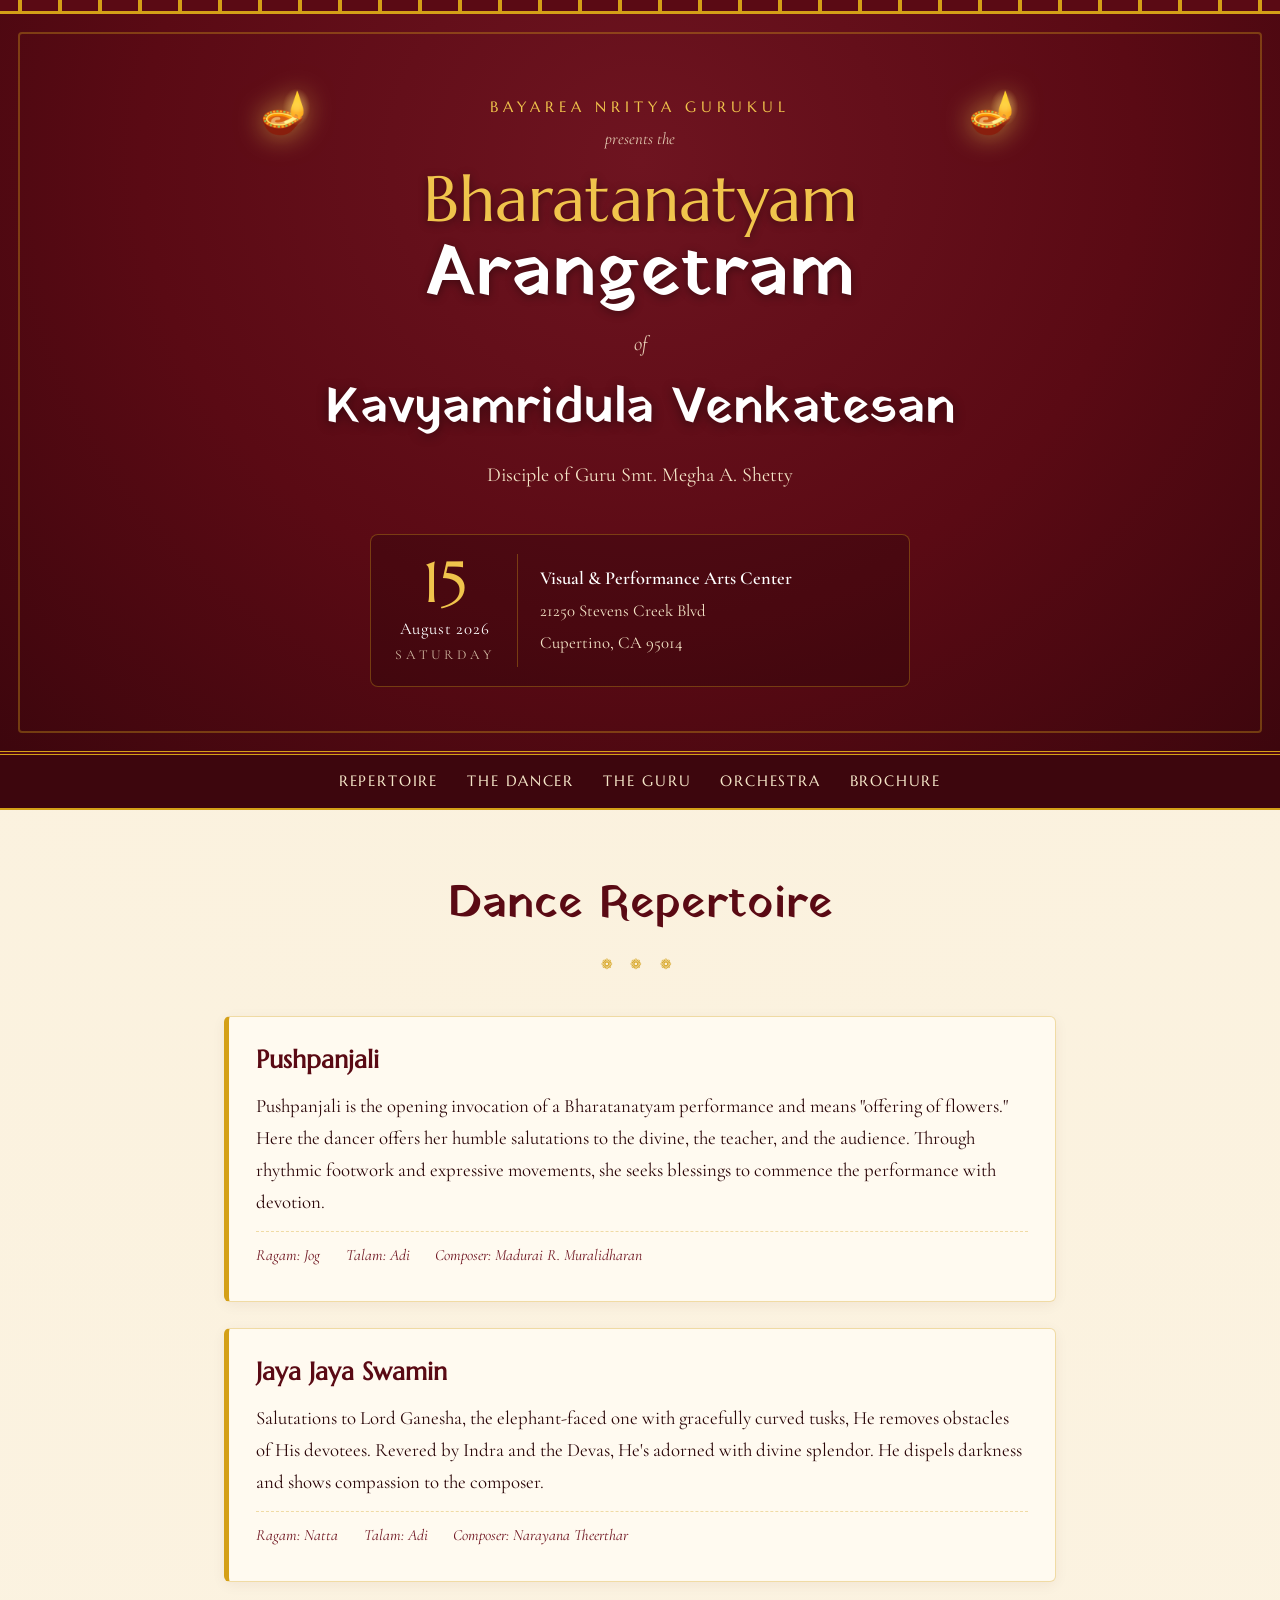
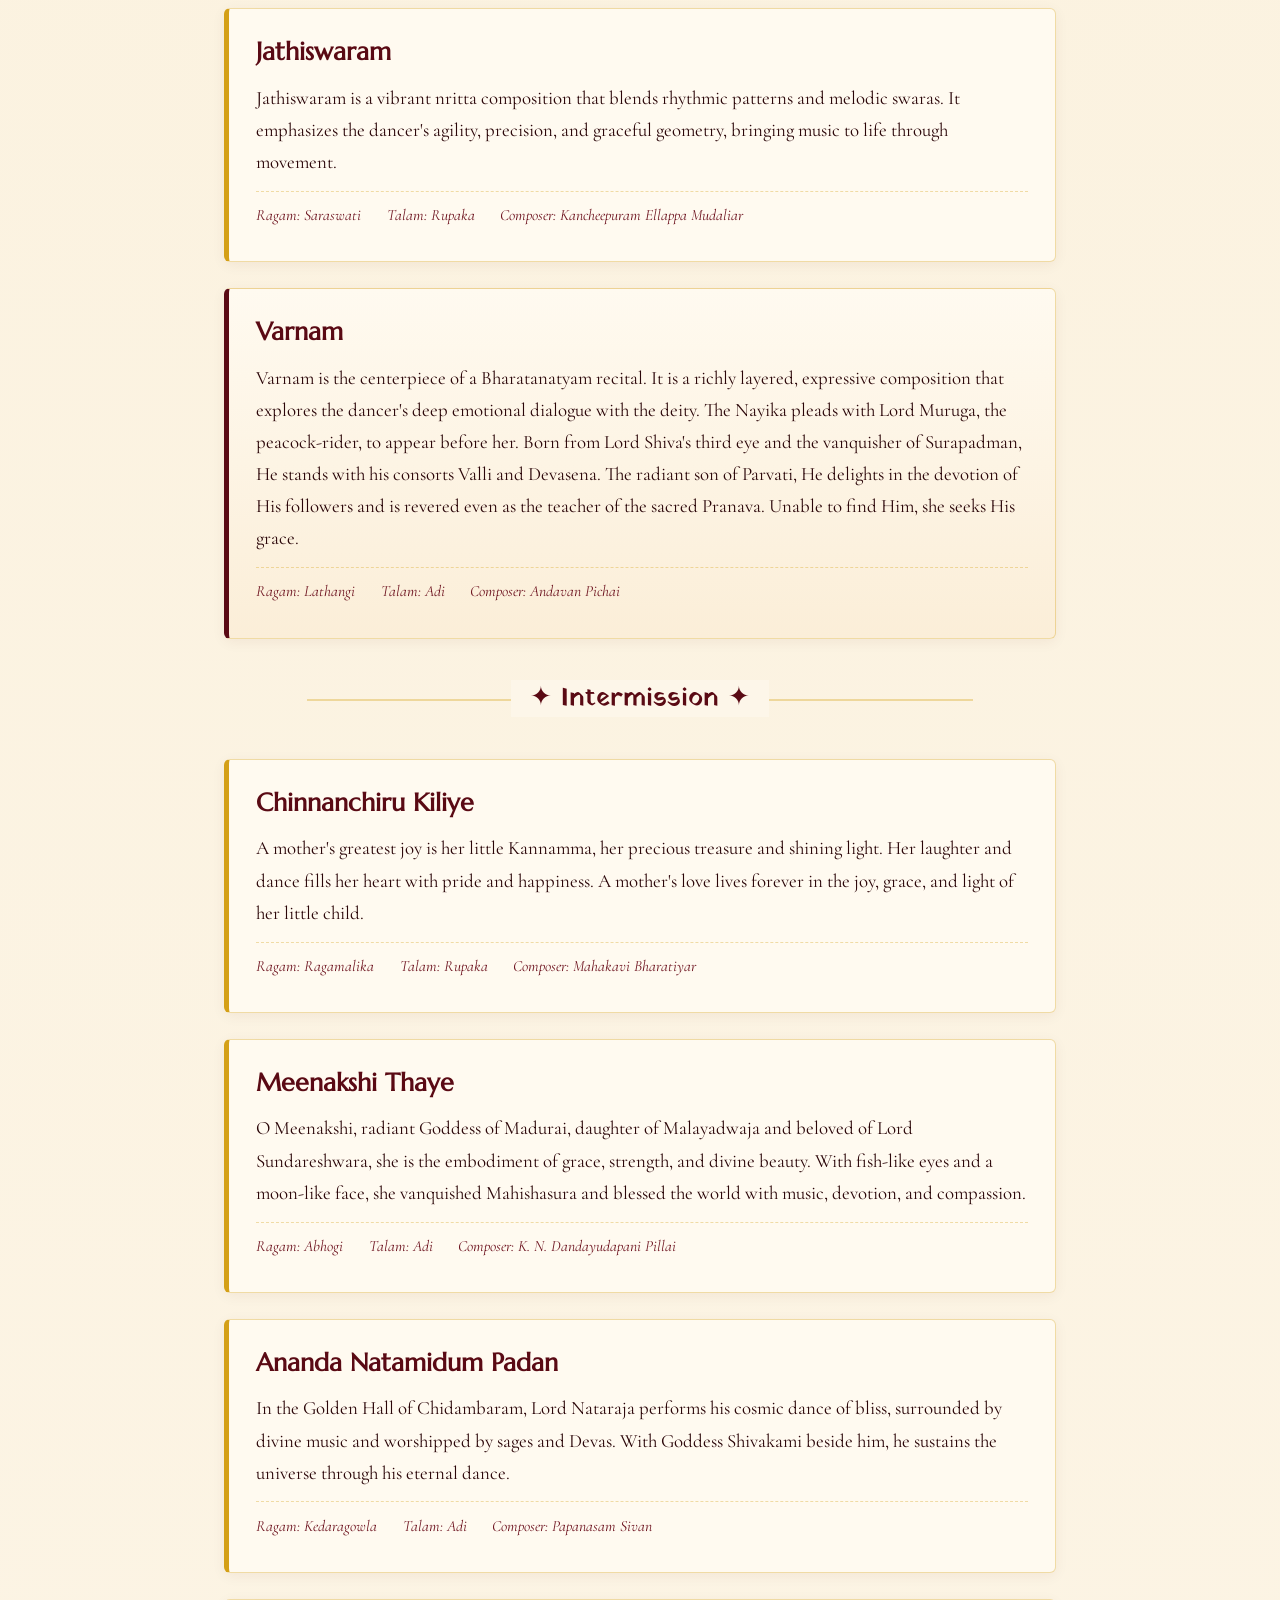
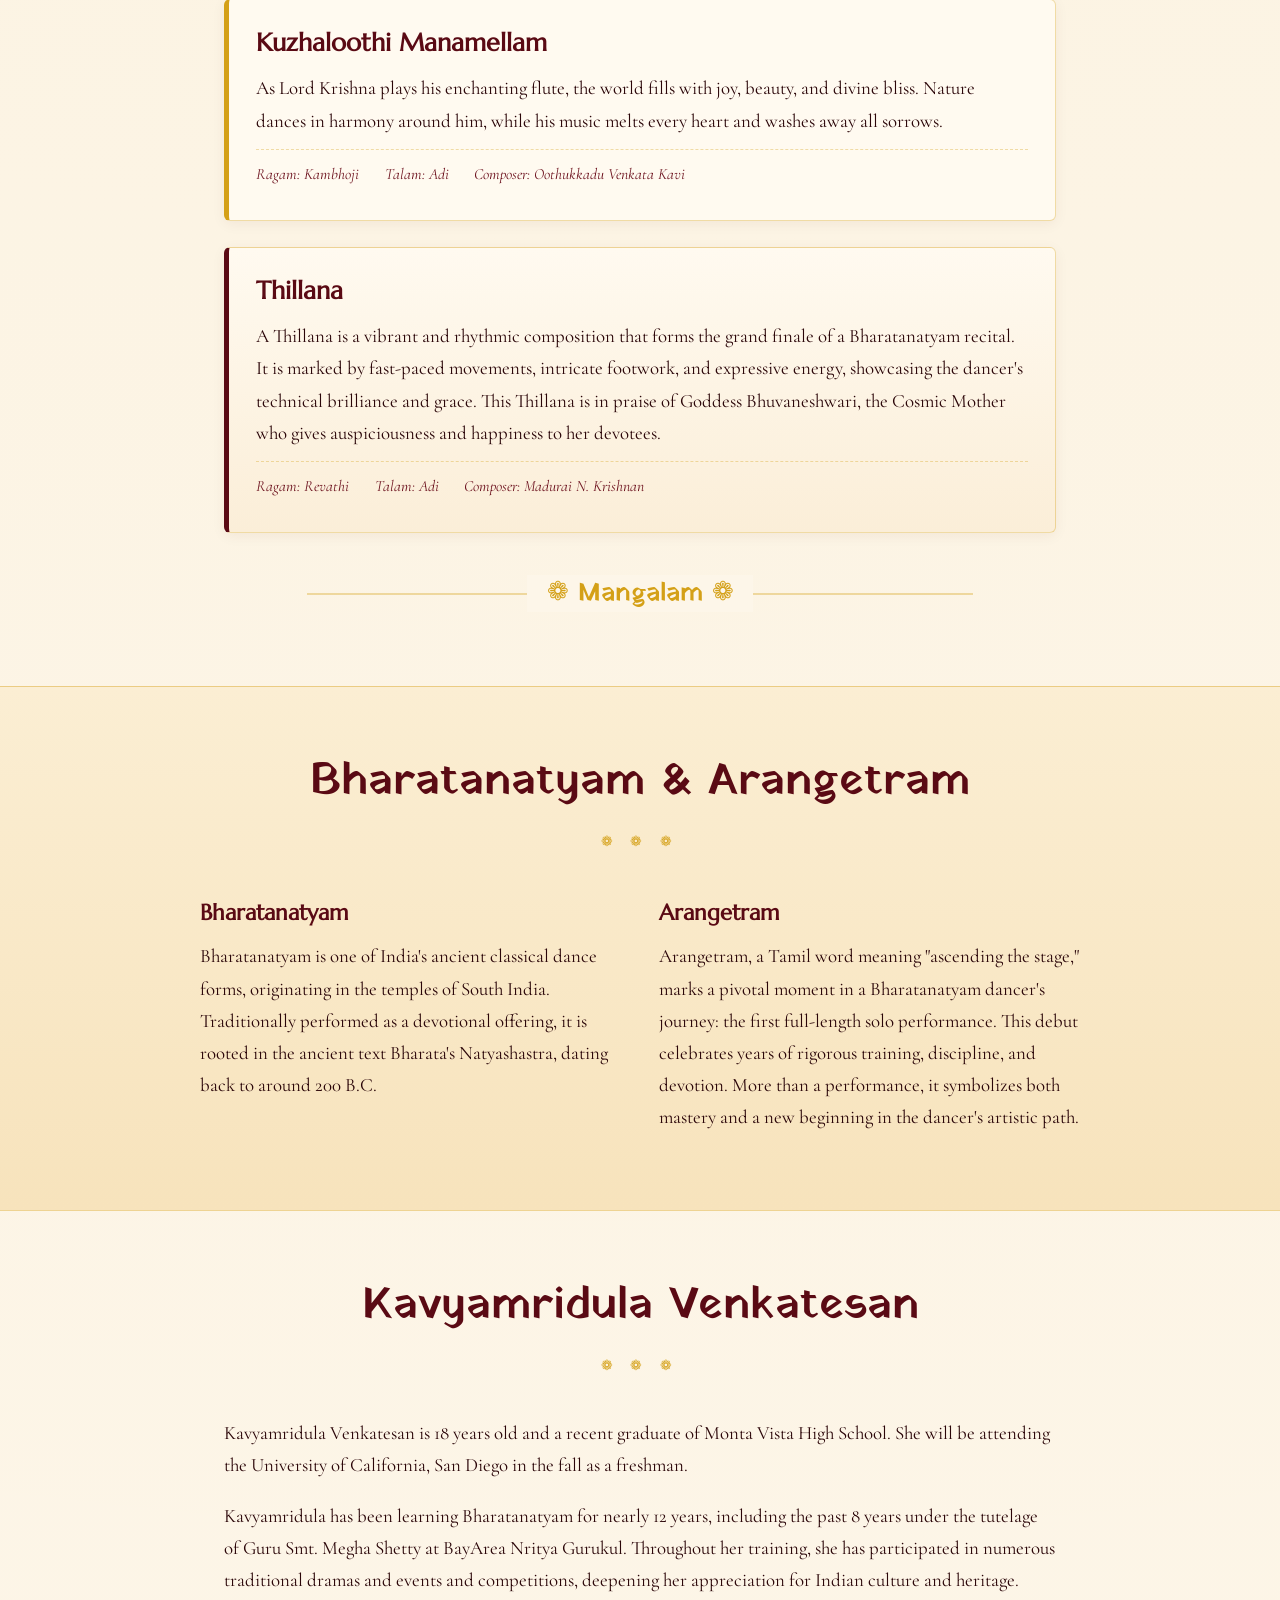
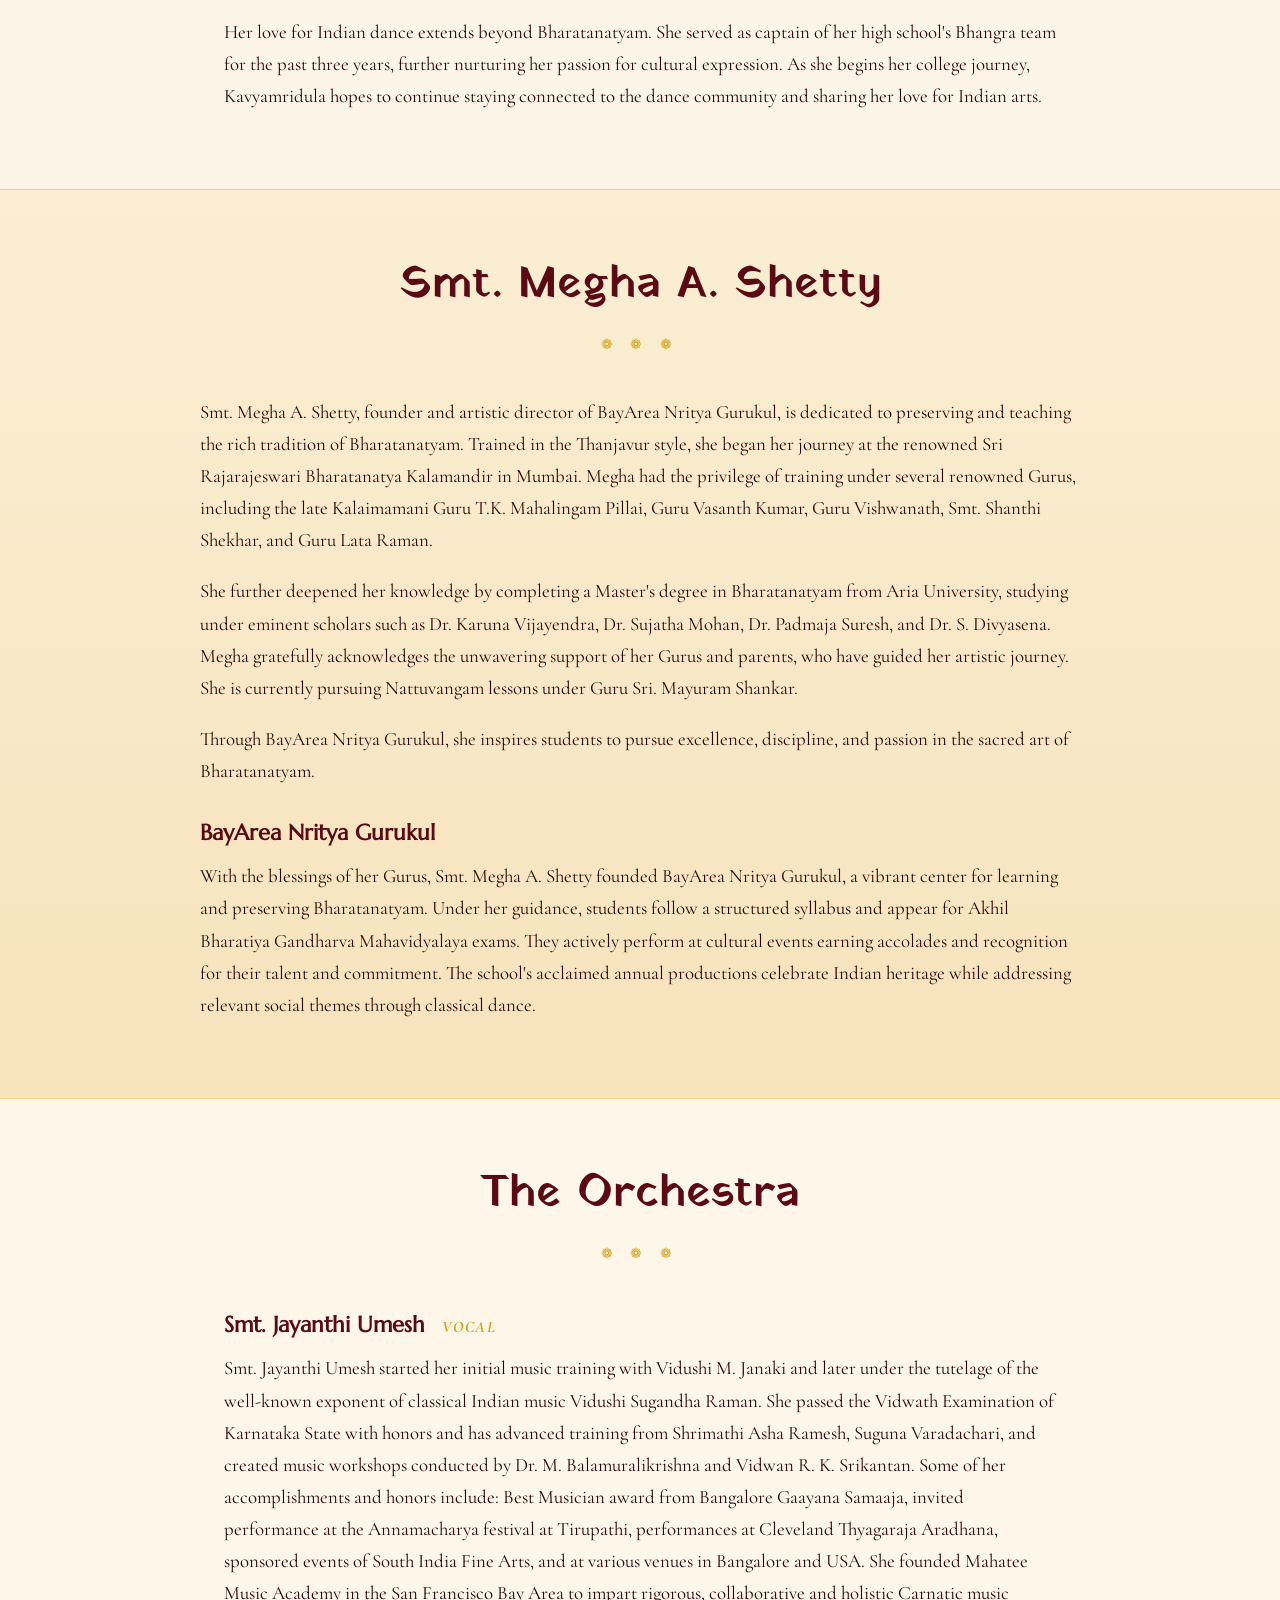
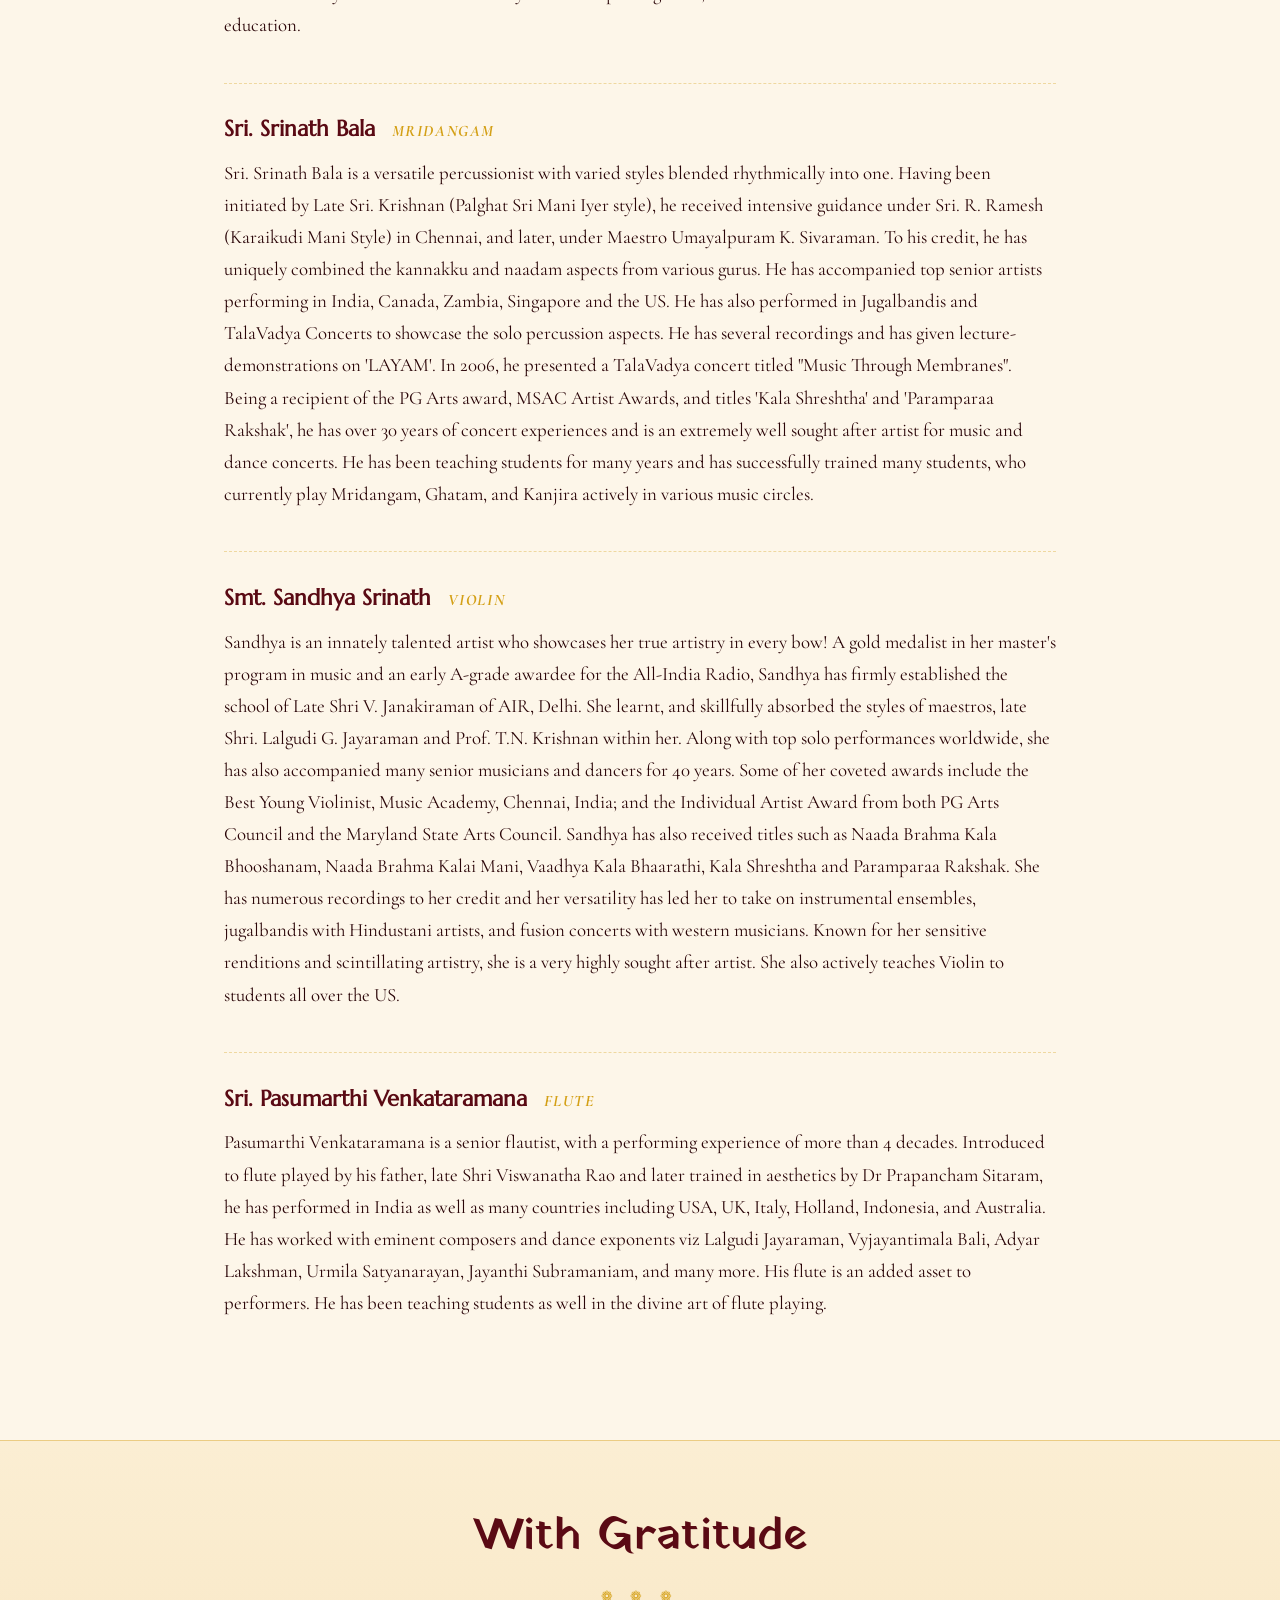
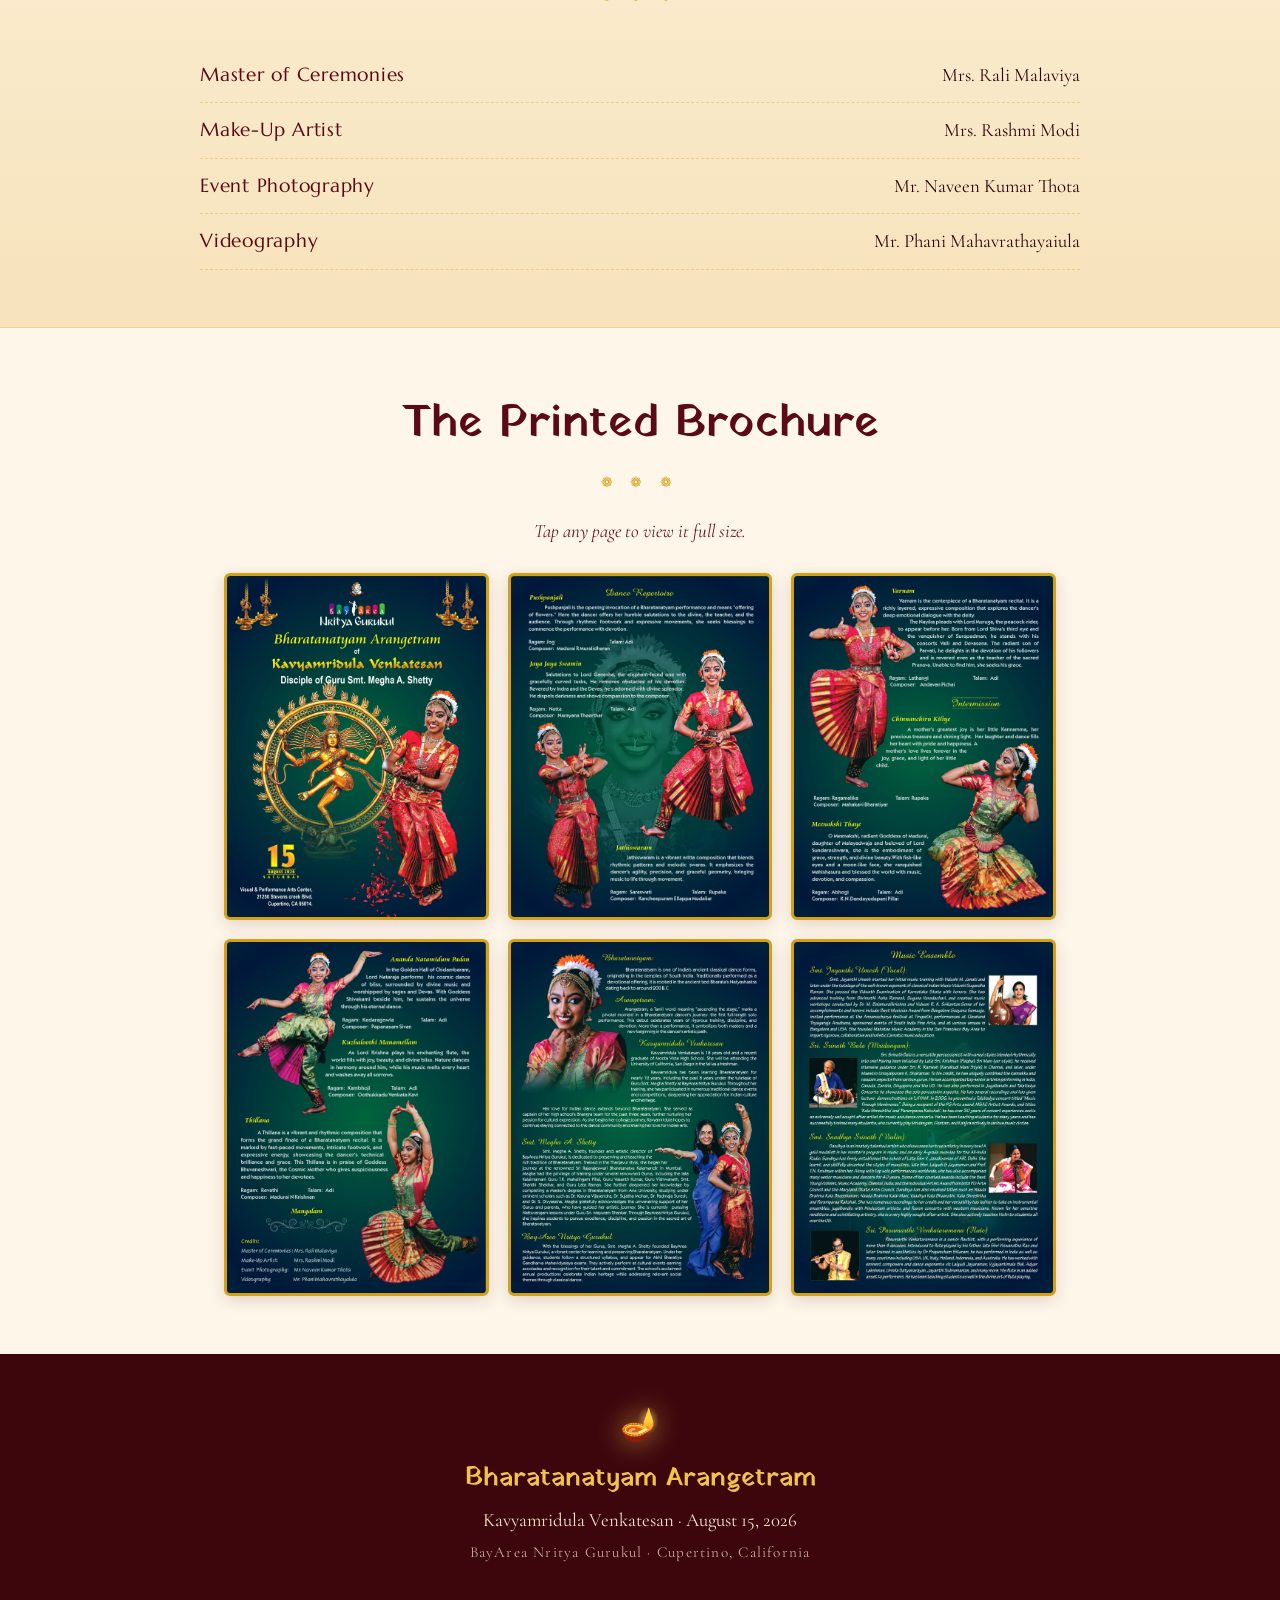
==== index.html @ 66aa4472 "initial commit" ====
<!DOCTYPE html>
<html lang="en">
<head>
<meta charset="UTF-8" />
<meta name="viewport" content="width=device-width, initial-scale=1.0" />
<title>Bharatanatyam Arangetram of Kavyamridula Venkatesan</title>
<meta name="description" content="Bharatanatyam Arangetram of Kavyamridula Venkatesan, disciple of Guru Smt. Megha A. Shetty — August 15, 2026, Cupertino, CA." />
<link rel="preconnect" href="https://fonts.googleapis.com" />
<link rel="preconnect" href="https://fonts.gstatic.com" crossorigin />
<link href="https://fonts.googleapis.com/css2?family=Cormorant+Garamond:ital,wght@0,400;0,500;0,600;1,500&family=Marcellus&family=Yatra+One&display=swap" rel="stylesheet" />
<link rel="stylesheet" href="styles.css" />
</head>
<body>

<!-- Decorative top temple border -->
<div class="temple-border" aria-hidden="true"></div>

<header class="hero">
  <div class="hero-inner">
    <div class="lamp lamp-left" aria-hidden="true">🪔</div>
    <div class="lamp lamp-right" aria-hidden="true">🪔</div>
    <p class="gurukul">BayArea Nritya Gurukul</p>
    <p class="presents">presents the</p>
    <h1 class="title">Bharatanatyam<br/><span class="title-script">Arangetram</span></h1>
    <p class="of">of</p>
    <h2 class="dancer-name">Kavyamridula Venkatesan</h2>
    <p class="disciple">Disciple of Guru Smt. Megha A. Shetty</p>

    <div class="event-card">
      <div class="event-date">
        <span class="day">15</span>
        <span class="month">August 2026</span>
        <span class="weekday">Saturday</span>
      </div>
      <div class="event-venue">
        <p class="venue-name">Visual &amp; Performance Arts Center</p>
        <p>21250 Stevens Creek Blvd</p>
        <p>Cupertino, CA 95014</p>
      </div>
    </div>
  </div>
</header>

<nav class="navbar">
  <a href="#repertoire">Repertoire</a>
  <a href="#dancer">The Dancer</a>
  <a href="#guru">The Guru</a>
  <a href="#orchestra">Orchestra</a>
  <a href="#brochure">Brochure</a>
</nav>

<main>

<!-- ===================== REPERTOIRE ===================== -->
<section id="repertoire" class="section">
  <h2 class="section-title">Dance Repertoire</h2>
  <div class="divider" aria-hidden="true">❁ ❁ ❁</div>

  <div class="items">

    <article class="item">
      <h3>Pushpanjali</h3>
      <p>Pushpanjali is the opening invocation of a Bharatanatyam performance and means "offering of flowers." Here the dancer offers her humble salutations to the divine, the teacher, and the audience. Through rhythmic footwork and expressive movements, she seeks blessings to commence the performance with devotion.</p>
      <p class="meta"><span>Ragam: Jog</span><span>Talam: Adi</span><span>Composer: Madurai R. Muralidharan</span></p>
    </article>

    <article class="item">
      <h3>Jaya Jaya Swamin</h3>
      <p>Salutations to Lord Ganesha, the elephant-faced one with gracefully curved tusks, He removes obstacles of His devotees. Revered by Indra and the Devas, He's adorned with divine splendor. He dispels darkness and shows compassion to the composer.</p>
      <p class="meta"><span>Ragam: Natta</span><span>Talam: Adi</span><span>Composer: Narayana Theerthar</span></p>
    </article>

    <article class="item">
      <h3>Jathiswaram</h3>
      <p>Jathiswaram is a vibrant nritta composition that blends rhythmic patterns and melodic swaras. It emphasizes the dancer's agility, precision, and graceful geometry, bringing music to life through movement.</p>
      <p class="meta"><span>Ragam: Saraswati</span><span>Talam: Rupaka</span><span>Composer: Kancheepuram Ellappa Mudaliar</span></p>
    </article>

    <article class="item highlight">
      <h3>Varnam</h3>
      <p>Varnam is the centerpiece of a Bharatanatyam recital. It is a richly layered, expressive composition that explores the dancer's deep emotional dialogue with the deity. The Nayika pleads with Lord Muruga, the peacock-rider, to appear before her. Born from Lord Shiva's third eye and the vanquisher of Surapadman, He stands with his consorts Valli and Devasena. The radiant son of Parvati, He delights in the devotion of His followers and is revered even as the teacher of the sacred Pranava. Unable to find Him, she seeks His grace.</p>
      <p class="meta"><span>Ragam: Lathangi</span><span>Talam: Adi</span><span>Composer: Andavan Pichai</span></p>
    </article>

    <div class="intermission">
      <span>✦ Intermission ✦</span>
    </div>

    <article class="item">
      <h3>Chinnanchiru Kiliye</h3>
      <p>A mother's greatest joy is her little Kannamma, her precious treasure and shining light. Her laughter and dance fills her heart with pride and happiness. A mother's love lives forever in the joy, grace, and light of her little child.</p>
      <p class="meta"><span>Ragam: Ragamalika</span><span>Talam: Rupaka</span><span>Composer: Mahakavi Bharatiyar</span></p>
    </article>

    <article class="item">
      <h3>Meenakshi Thaye</h3>
      <p>O Meenakshi, radiant Goddess of Madurai, daughter of Malayadwaja and beloved of Lord Sundareshwara, she is the embodiment of grace, strength, and divine beauty. With fish-like eyes and a moon-like face, she vanquished Mahishasura and blessed the world with music, devotion, and compassion.</p>
      <p class="meta"><span>Ragam: Abhogi</span><span>Talam: Adi</span><span>Composer: K. N. Dandayudapani Pillai</span></p>
    </article>

    <article class="item">
      <h3>Ananda Natamidum Padan</h3>
      <p>In the Golden Hall of Chidambaram, Lord Nataraja performs his cosmic dance of bliss, surrounded by divine music and worshipped by sages and Devas. With Goddess Shivakami beside him, he sustains the universe through his eternal dance.</p>
      <p class="meta"><span>Ragam: Kedaragowla</span><span>Talam: Adi</span><span>Composer: Papanasam Sivan</span></p>
    </article>

    <article class="item">
      <h3>Kuzhaloothi Manamellam</h3>
      <p>As Lord Krishna plays his enchanting flute, the world fills with joy, beauty, and divine bliss. Nature dances in harmony around him, while his music melts every heart and washes away all sorrows.</p>
      <p class="meta"><span>Ragam: Kambhoji</span><span>Talam: Adi</span><span>Composer: Oothukkadu Venkata Kavi</span></p>
    </article>

    <article class="item highlight">
      <h3>Thillana</h3>
      <p>A Thillana is a vibrant and rhythmic composition that forms the grand finale of a Bharatanatyam recital. It is marked by fast-paced movements, intricate footwork, and expressive energy, showcasing the dancer's technical brilliance and grace. This Thillana is in praise of Goddess Bhuvaneshwari, the Cosmic Mother who gives auspiciousness and happiness to her devotees.</p>
      <p class="meta"><span>Ragam: Revathi</span><span>Talam: Adi</span><span>Composer: Madurai N. Krishnan</span></p>
    </article>

    <div class="intermission mangalam">
      <span>❁ Mangalam ❁</span>
    </div>

  </div>
</section>

<!-- ===================== ABOUT ===================== -->
<section class="section alt">
  <h2 class="section-title">Bharatanatyam &amp; Arangetram</h2>
  <div class="divider" aria-hidden="true">❁ ❁ ❁</div>
  <div class="prose two-col">
    <div>
      <h3>Bharatanatyam</h3>
      <p>Bharatanatyam is one of India's ancient classical dance forms, originating in the temples of South India. Traditionally performed as a devotional offering, it is rooted in the ancient text Bharata's Natyashastra, dating back to around 200 B.C.</p>
    </div>
    <div>
      <h3>Arangetram</h3>
      <p>Arangetram, a Tamil word meaning "ascending the stage," marks a pivotal moment in a Bharatanatyam dancer's journey: the first full-length solo performance. This debut celebrates years of rigorous training, discipline, and devotion. More than a performance, it symbolizes both mastery and a new beginning in the dancer's artistic path.</p>
    </div>
  </div>
</section>

<!-- ===================== DANCER ===================== -->
<section id="dancer" class="section">
  <h2 class="section-title">Kavyamridula Venkatesan</h2>
  <div class="divider" aria-hidden="true">❁ ❁ ❁</div>
  <div class="prose">
    <p>Kavyamridula Venkatesan is 18 years old and a recent graduate of Monta Vista High School. She will be attending the University of California, San Diego in the fall as a freshman.</p>
    <p>Kavyamridula has been learning Bharatanatyam for nearly 12 years, including the past 8 years under the tutelage of Guru Smt. Megha Shetty at BayArea Nritya Gurukul. Throughout her training, she has participated in numerous traditional dramas and events and competitions, deepening her appreciation for Indian culture and heritage.</p>
    <p>Her love for Indian dance extends beyond Bharatanatyam. She served as captain of her high school's Bhangra team for the past three years, further nurturing her passion for cultural expression. As she begins her college journey, Kavyamridula hopes to continue staying connected to the dance community and sharing her love for Indian arts.</p>
  </div>
</section>

<!-- ===================== GURU ===================== -->
<section id="guru" class="section alt">
  <h2 class="section-title">Smt. Megha A. Shetty</h2>
  <div class="divider" aria-hidden="true">❁ ❁ ❁</div>
  <div class="prose">
    <p>Smt. Megha A. Shetty, founder and artistic director of BayArea Nritya Gurukul, is dedicated to preserving and teaching the rich tradition of Bharatanatyam. Trained in the Thanjavur style, she began her journey at the renowned Sri Rajarajeswari Bharatanatya Kalamandir in Mumbai. Megha had the privilege of training under several renowned Gurus, including the late Kalaimamani Guru T.K. Mahalingam Pillai, Guru Vasanth Kumar, Guru Vishwanath, Smt. Shanthi Shekhar, and Guru Lata Raman.</p>
    <p>She further deepened her knowledge by completing a Master's degree in Bharatanatyam from Aria University, studying under eminent scholars such as Dr. Karuna Vijayendra, Dr. Sujatha Mohan, Dr. Padmaja Suresh, and Dr. S. Divyasena. Megha gratefully acknowledges the unwavering support of her Gurus and parents, who have guided her artistic journey. She is currently pursuing Nattuvangam lessons under Guru Sri. Mayuram Shankar.</p>
    <p>Through BayArea Nritya Gurukul, she inspires students to pursue excellence, discipline, and passion in the sacred art of Bharatanatyam.</p>
    <h3>BayArea Nritya Gurukul</h3>
    <p>With the blessings of her Gurus, Smt. Megha A. Shetty founded BayArea Nritya Gurukul, a vibrant center for learning and preserving Bharatanatyam. Under her guidance, students follow a structured syllabus and appear for Akhil Bharatiya Gandharva Mahavidyalaya exams. They actively perform at cultural events earning accolades and recognition for their talent and commitment. The school's acclaimed annual productions celebrate Indian heritage while addressing relevant social themes through classical dance.</p>
  </div>
</section>

<!-- ===================== ORCHESTRA ===================== -->
<section id="orchestra" class="section">
  <h2 class="section-title">The Orchestra</h2>
  <div class="divider" aria-hidden="true">❁ ❁ ❁</div>
  <div class="prose orchestra">
    <article>
      <h3>Smt. Jayanthi Umesh <span class="role">Vocal</span></h3>
      <p>Smt. Jayanthi Umesh started her initial music training with Vidushi M. Janaki and later under the tutelage of the well-known exponent of classical Indian music Vidushi Sugandha Raman. She passed the Vidwath Examination of Karnataka State with honors and has advanced training from Shrimathi Asha Ramesh, Suguna Varadachari, and created music workshops conducted by Dr. M. Balamuralikrishna and Vidwan R. K. Srikantan. Some of her accomplishments and honors include: Best Musician award from Bangalore Gaayana Samaaja, invited performance at the Annamacharya festival at Tirupathi, performances at Cleveland Thyagaraja Aradhana, sponsored events of South India Fine Arts, and at various venues in Bangalore and USA. She founded Mahatee Music Academy in the San Francisco Bay Area to impart rigorous, collaborative and holistic Carnatic music education.</p>
    </article>
    <article>
      <h3>Sri. Srinath Bala <span class="role">Mridangam</span></h3>
      <p>Sri. Srinath Bala is a versatile percussionist with varied styles blended rhythmically into one. Having been initiated by Late Sri. Krishnan (Palghat Sri Mani Iyer style), he received intensive guidance under Sri. R. Ramesh (Karaikudi Mani Style) in Chennai, and later, under Maestro Umayalpuram K. Sivaraman. To his credit, he has uniquely combined the kannakku and naadam aspects from various gurus. He has accompanied top senior artists performing in India, Canada, Zambia, Singapore and the US. He has also performed in Jugalbandis and TalaVadya Concerts to showcase the solo percussion aspects. He has several recordings and has given lecture-demonstrations on 'LAYAM'. In 2006, he presented a TalaVadya concert titled "Music Through Membranes". Being a recipient of the PG Arts award, MSAC Artist Awards, and titles 'Kala Shreshtha' and 'Paramparaa Rakshak', he has over 30 years of concert experiences and is an extremely well sought after artist for music and dance concerts. He has been teaching students for many years and has successfully trained many students, who currently play Mridangam, Ghatam, and Kanjira actively in various music circles.</p>
    </article>
    <article>
      <h3>Smt. Sandhya Srinath <span class="role">Violin</span></h3>
      <p>Sandhya is an innately talented artist who showcases her true artistry in every bow! A gold medalist in her master's program in music and an early A-grade awardee for the All-India Radio, Sandhya has firmly established the school of Late Shri V. Janakiraman of AIR, Delhi. She learnt, and skillfully absorbed the styles of maestros, late Shri. Lalgudi G. Jayaraman and Prof. T.N. Krishnan within her. Along with top solo performances worldwide, she has also accompanied many senior musicians and dancers for 40 years. Some of her coveted awards include the Best Young Violinist, Music Academy, Chennai, India; and the Individual Artist Award from both PG Arts Council and the Maryland State Arts Council. Sandhya has also received titles such as Naada Brahma Kala Bhooshanam, Naada Brahma Kalai Mani, Vaadhya Kala Bhaarathi, Kala Shreshtha and Paramparaa Rakshak. She has numerous recordings to her credit and her versatility has led her to take on instrumental ensembles, jugalbandis with Hindustani artists, and fusion concerts with western musicians. Known for her sensitive renditions and scintillating artistry, she is a very highly sought after artist. She also actively teaches Violin to students all over the US.</p>
    </article>
    <article>
      <h3>Sri. Pasumarthi Venkataramana <span class="role">Flute</span></h3>
      <p>Pasumarthi Venkataramana is a senior flautist, with a performing experience of more than 4 decades. Introduced to flute played by his father, late Shri Viswanatha Rao and later trained in aesthetics by Dr Prapancham Sitaram, he has performed in India as well as many countries including USA, UK, Italy, Holland, Indonesia, and Australia. He has worked with eminent composers and dance exponents viz Lalgudi Jayaraman, Vyjayantimala Bali, Adyar Lakshman, Urmila Satyanarayan, Jayanthi Subramaniam, and many more. His flute is an added asset to performers. He has been teaching students as well in the divine art of flute playing.</p>
    </article>
  </div>
</section>

<!-- ===================== CREDITS ===================== -->
<section class="section alt">
  <h2 class="section-title">With Gratitude</h2>
  <div class="divider" aria-hidden="true">❁ ❁ ❁</div>
  <ul class="credits">
    <li><span class="credit-role">Master of Ceremonies</span><span>Mrs. Rali Malaviya</span></li>
    <li><span class="credit-role">Make-Up Artist</span><span>Mrs. Rashmi Modi</span></li>
    <li><span class="credit-role">Event Photography</span><span>Mr. Naveen Kumar Thota</span></li>
    <li><span class="credit-role">Videography</span><span>Mr. Phani Mahavrathayaiula</span></li>
  </ul>
</section>

<!-- ===================== BROCHURE GALLERY ===================== -->
<section id="brochure" class="section">
  <h2 class="section-title">The Printed Brochure</h2>
  <div class="divider" aria-hidden="true">❁ ❁ ❁</div>
  <p class="gallery-note">Tap any page to view it full size.</p>
  <div class="gallery">
    <a href="images/brochure-1.jpg" target="_blank" rel="noopener"><img src="images/brochure-1.jpg" alt="Brochure cover" loading="lazy" /></a>
    <a href="images/brochure-2.jpg" target="_blank" rel="noopener"><img src="images/brochure-2.jpg" alt="Brochure page 2" loading="lazy" /></a>
    <a href="images/brochure-3.jpg" target="_blank" rel="noopener"><img src="images/brochure-3.jpg" alt="Brochure page 3" loading="lazy" /></a>
    <a href="images/brochure-4.jpg" target="_blank" rel="noopener"><img src="images/brochure-4.jpg" alt="Brochure page 4" loading="lazy" /></a>
    <a href="images/brochure-5.jpg" target="_blank" rel="noopener"><img src="images/brochure-5.jpg" alt="Brochure page 5" loading="lazy" /></a>
    <a href="images/brochure-6.jpg" target="_blank" rel="noopener"><img src="images/brochure-6.jpg" alt="Brochure page 6" loading="lazy" /></a>
  </div>
</section>

</main>

<footer>
  <div class="lamp" aria-hidden="true">🪔</div>
  <p class="footer-title">Bharatanatyam Arangetram</p>
  <p>Kavyamridula Venkatesan &middot; August 15, 2026</p>
  <p class="footer-sub">BayArea Nritya Gurukul &middot; Cupertino, California</p>
</footer>

<div class="temple-border bottom" aria-hidden="true"></div>

</body>
</html>
---- styles.css ----
/* ===========================================================
   Bharatanatyam Arangetram — Classic Temple (Maroon & Gold)
   =========================================================== */

:root {
  --maroon:        #5a0a14;
  --maroon-deep:   #3d060d;
  --maroon-soft:   #6e1420;
  --gold:          #d4a017;
  --gold-bright:   #f0c44c;
  --gold-pale:     #f5e6c8;
  --cream:         #fdf6e9;
  --ink:           #2a0508;
  --rule:          rgba(212, 160, 23, 0.35);
}

* { box-sizing: border-box; }

html { scroll-behavior: smooth; }

body {
  margin: 0;
  font-family: "Cormorant Garamond", Georgia, serif;
  font-size: 1.18rem;
  line-height: 1.7;
  color: var(--ink);
  background-color: var(--cream);
  background-image:
    radial-gradient(circle at 50% 0%, rgba(212,160,23,0.06), transparent 60%);
}

/* ---------- Decorative temple borders ---------- */
.temple-border {
  height: 14px;
  background:
    repeating-linear-gradient(
      90deg,
      var(--maroon) 0 18px,
      var(--gold) 18px 22px,
      var(--maroon) 22px 40px
    );
  border-bottom: 3px solid var(--gold);
}
.temple-border.bottom { border-bottom: none; border-top: 3px solid var(--gold); }

/* =================== HERO =================== */
.hero {
  background:
    radial-gradient(ellipse at 50% 20%, var(--maroon-soft), var(--maroon) 55%, var(--maroon-deep) 100%);
  color: var(--gold-pale);
  text-align: center;
  padding: 4.5rem 1.5rem 4rem;
  position: relative;
  overflow: hidden;
  border-bottom: 4px double var(--gold);
}
.hero::before {
  content: "";
  position: absolute;
  inset: 18px;
  border: 2px solid var(--rule);
  border-radius: 4px;
  pointer-events: none;
}
.hero-inner { position: relative; max-width: 760px; margin: 0 auto; }

.lamp {
  font-size: 2.6rem;
  filter: drop-shadow(0 0 14px rgba(240,196,76,0.7));
}
.lamp-left, .lamp-right {
  position: absolute;
  top: -1rem;
}
.lamp-left  { left: 0; }
.lamp-right { right: 0; }

.gurukul {
  font-family: "Marcellus", serif;
  letter-spacing: 0.32em;
  text-transform: uppercase;
  font-size: 0.95rem;
  color: var(--gold-bright);
  margin: 0.5rem 0 0;
}
.presents {
  font-style: italic;
  color: var(--gold-pale);
  opacity: 0.85;
  margin: 0.3rem 0 0.8rem;
  font-size: 1.05rem;
}
.title {
  font-family: "Marcellus", serif;
  font-weight: 400;
  font-size: clamp(2.4rem, 7vw, 4rem);
  line-height: 1.05;
  margin: 0;
  color: var(--gold-bright);
  text-shadow: 0 2px 10px rgba(0,0,0,0.4);
}
.title-script {
  font-family: "Yatra One", cursive;
  font-size: clamp(2.8rem, 8vw, 4.6rem);
  color: #fff;
  display: inline-block;
  margin-top: 0.2rem;
}
.of {
  font-style: italic;
  margin: 0.8rem 0 0.2rem;
  font-size: 1.3rem;
  opacity: 0.9;
}
.dancer-name {
  font-family: "Yatra One", cursive;
  font-weight: 400;
  font-size: clamp(2rem, 6vw, 3.2rem);
  margin: 0.2rem 0;
  color: #fff;
  text-shadow: 0 2px 12px rgba(0,0,0,0.45);
}
.disciple {
  font-size: 1.25rem;
  color: var(--gold-pale);
  margin: 0.4rem 0 0;
}

.event-card {
  margin: 2.6rem auto 0;
  max-width: 540px;
  display: flex;
  align-items: stretch;
  gap: 1.4rem;
  background: rgba(0,0,0,0.18);
  border: 1.5px solid var(--rule);
  border-radius: 8px;
  padding: 1.2rem 1.5rem;
  text-align: left;
}
.event-date {
  display: flex;
  flex-direction: column;
  align-items: center;
  justify-content: center;
  padding-right: 1.4rem;
  border-right: 1.5px solid var(--rule);
  min-width: 116px;
}
.event-date .day {
  font-family: "Marcellus", serif;
  font-size: 3.6rem;
  line-height: 1;
  color: var(--gold-bright);
}
.event-date .month {
  font-size: 1.05rem;
  letter-spacing: 0.05em;
  margin-top: 0.2rem;
  color: #fff;
}
.event-date .weekday {
  font-size: 0.85rem;
  letter-spacing: 0.28em;
  text-transform: uppercase;
  color: var(--gold-pale);
  opacity: 0.8;
}
.event-venue { display: flex; flex-direction: column; justify-content: center; }
.event-venue p { margin: 0.1rem 0; font-size: 1.05rem; color: var(--gold-pale); }
.event-venue .venue-name { font-weight: 600; color: #fff; font-size: 1.15rem; }

/* =================== NAVBAR =================== */
.navbar {
  position: sticky;
  top: 0;
  z-index: 20;
  display: flex;
  justify-content: center;
  flex-wrap: wrap;
  gap: 0.4rem 1.8rem;
  background: var(--maroon-deep);
  border-bottom: 2px solid var(--gold);
  padding: 0.85rem 1rem;
}
.navbar a {
  font-family: "Marcellus", serif;
  color: var(--gold-pale);
  text-decoration: none;
  letter-spacing: 0.12em;
  font-size: 0.95rem;
  text-transform: uppercase;
  transition: color 0.2s;
}
.navbar a:hover { color: var(--gold-bright); }

/* =================== SECTIONS =================== */
.section {
  max-width: 880px;
  margin: 0 auto;
  padding: 3.6rem 1.5rem;
}
.section.alt {
  max-width: none;
  background: linear-gradient(180deg, #fbeed3, #f7e3bc);
  border-top: 1px solid var(--rule);
  border-bottom: 1px solid var(--rule);
}
.section.alt > * { max-width: 880px; margin-left: auto; margin-right: auto; }

.section-title {
  font-family: "Yatra One", cursive;
  font-weight: 400;
  text-align: center;
  font-size: clamp(1.8rem, 5vw, 2.8rem);
  color: var(--maroon);
  margin: 0;
}
.divider {
  text-align: center;
  color: var(--gold);
  letter-spacing: 0.5em;
  font-size: 0.9rem;
  margin: 0.6rem 0 2.4rem;
}

/* ---------- Repertoire items ---------- */
.items { display: flex; flex-direction: column; gap: 1.6rem; }
.item {
  background: #fffaf0;
  border: 1px solid var(--rule);
  border-left: 5px solid var(--gold);
  border-radius: 6px;
  padding: 1.4rem 1.7rem;
  box-shadow: 0 3px 14px rgba(90,10,20,0.06);
}
.item.highlight {
  border-left-color: var(--maroon);
  background: linear-gradient(180deg, #fffaf0, #fbeed8);
}
.item h3 {
  font-family: "Marcellus", serif;
  color: var(--maroon);
  font-size: 1.55rem;
  margin: 0 0 0.5rem;
}
.item p { margin: 0 0 0.6rem; }
.item .meta {
  display: flex;
  flex-wrap: wrap;
  gap: 0.4rem 1.6rem;
  font-style: italic;
  font-size: 0.98rem;
  color: var(--maroon-soft);
  border-top: 1px dashed var(--rule);
  padding-top: 0.7rem;
  margin-top: 0.8rem;
}

.intermission {
  text-align: center;
  font-family: "Yatra One", cursive;
  color: var(--maroon);
  font-size: 1.6rem;
  padding: 0.8rem 0;
  position: relative;
}
.intermission span { background: var(--cream); padding: 0 1.2rem; position: relative; z-index: 1; }
.intermission::before {
  content: "";
  position: absolute;
  left: 10%; right: 10%; top: 50%;
  border-top: 2px solid var(--rule);
}
.section.alt .intermission span { background: transparent; }
.intermission.mangalam span { color: var(--gold); }

/* ---------- Prose ---------- */
.prose p { margin: 0 0 1.2rem; }
.prose h3 {
  font-family: "Marcellus", serif;
  color: var(--maroon);
  font-size: 1.4rem;
  margin: 1.6rem 0 0.6rem;
}
.prose.two-col {
  display: grid;
  grid-template-columns: 1fr 1fr;
  gap: 2.4rem;
}
.prose.two-col h3 { margin-top: 0; }

.orchestra article {
  border-bottom: 1px dashed var(--rule);
  padding-bottom: 1.4rem;
  margin-bottom: 1.4rem;
}
.orchestra article:last-child { border-bottom: none; }
.orchestra h3 .role {
  font-family: "Cormorant Garamond", serif;
  font-style: italic;
  font-size: 1rem;
  color: var(--gold);
  letter-spacing: 0.1em;
  text-transform: uppercase;
  margin-left: 0.6rem;
}

/* ---------- Credits ---------- */
.credits {
  list-style: none;
  padding: 0;
  margin: 0 auto;
  max-width: 520px;
}
.credits li {
  display: flex;
  justify-content: space-between;
  gap: 1rem;
  padding: 0.7rem 0;
  border-bottom: 1px dashed var(--rule);
}
.credits .credit-role {
  font-family: "Marcellus", serif;
  color: var(--maroon);
  letter-spacing: 0.04em;
}

/* ---------- Gallery ---------- */
.gallery-note { text-align: center; font-style: italic; color: var(--maroon-soft); margin-top: -1.2rem; }
.gallery {
  display: grid;
  grid-template-columns: repeat(auto-fill, minmax(220px, 1fr));
  gap: 1.2rem;
  margin-top: 1.6rem;
}
.gallery a {
  display: block;
  border: 3px solid var(--gold);
  border-radius: 6px;
  overflow: hidden;
  box-shadow: 0 4px 16px rgba(90,10,20,0.15);
  transition: transform 0.2s, box-shadow 0.2s;
}
.gallery a:hover { transform: translateY(-4px); box-shadow: 0 8px 22px rgba(90,10,20,0.25); }
.gallery img { width: 100%; height: 100%; display: block; }

/* =================== FOOTER =================== */
footer {
  background: var(--maroon-deep);
  color: var(--gold-pale);
  text-align: center;
  padding: 2.8rem 1.5rem;
}
footer .lamp { font-size: 2rem; }
footer p { margin: 0.25rem 0; }
.footer-title {
  font-family: "Yatra One", cursive;
  font-size: 1.6rem;
  color: var(--gold-bright);
}
.footer-sub { font-size: 0.95rem; opacity: 0.75; letter-spacing: 0.08em; }

/* =================== RESPONSIVE =================== */
@media (max-width: 640px) {
  body { font-size: 1.08rem; }
  .event-card { flex-direction: column; }
  .event-date {
    border-right: none;
    border-bottom: 1.5px solid var(--rule);
    padding-right: 0;
    padding-bottom: 1rem;
    flex-direction: row;
    gap: 0.8rem;
  }
  .event-date .day { font-size: 2.6rem; }
  .prose.two-col { grid-template-columns: 1fr; gap: 1rem; }
  .lamp-left, .lamp-right { display: none; }
}
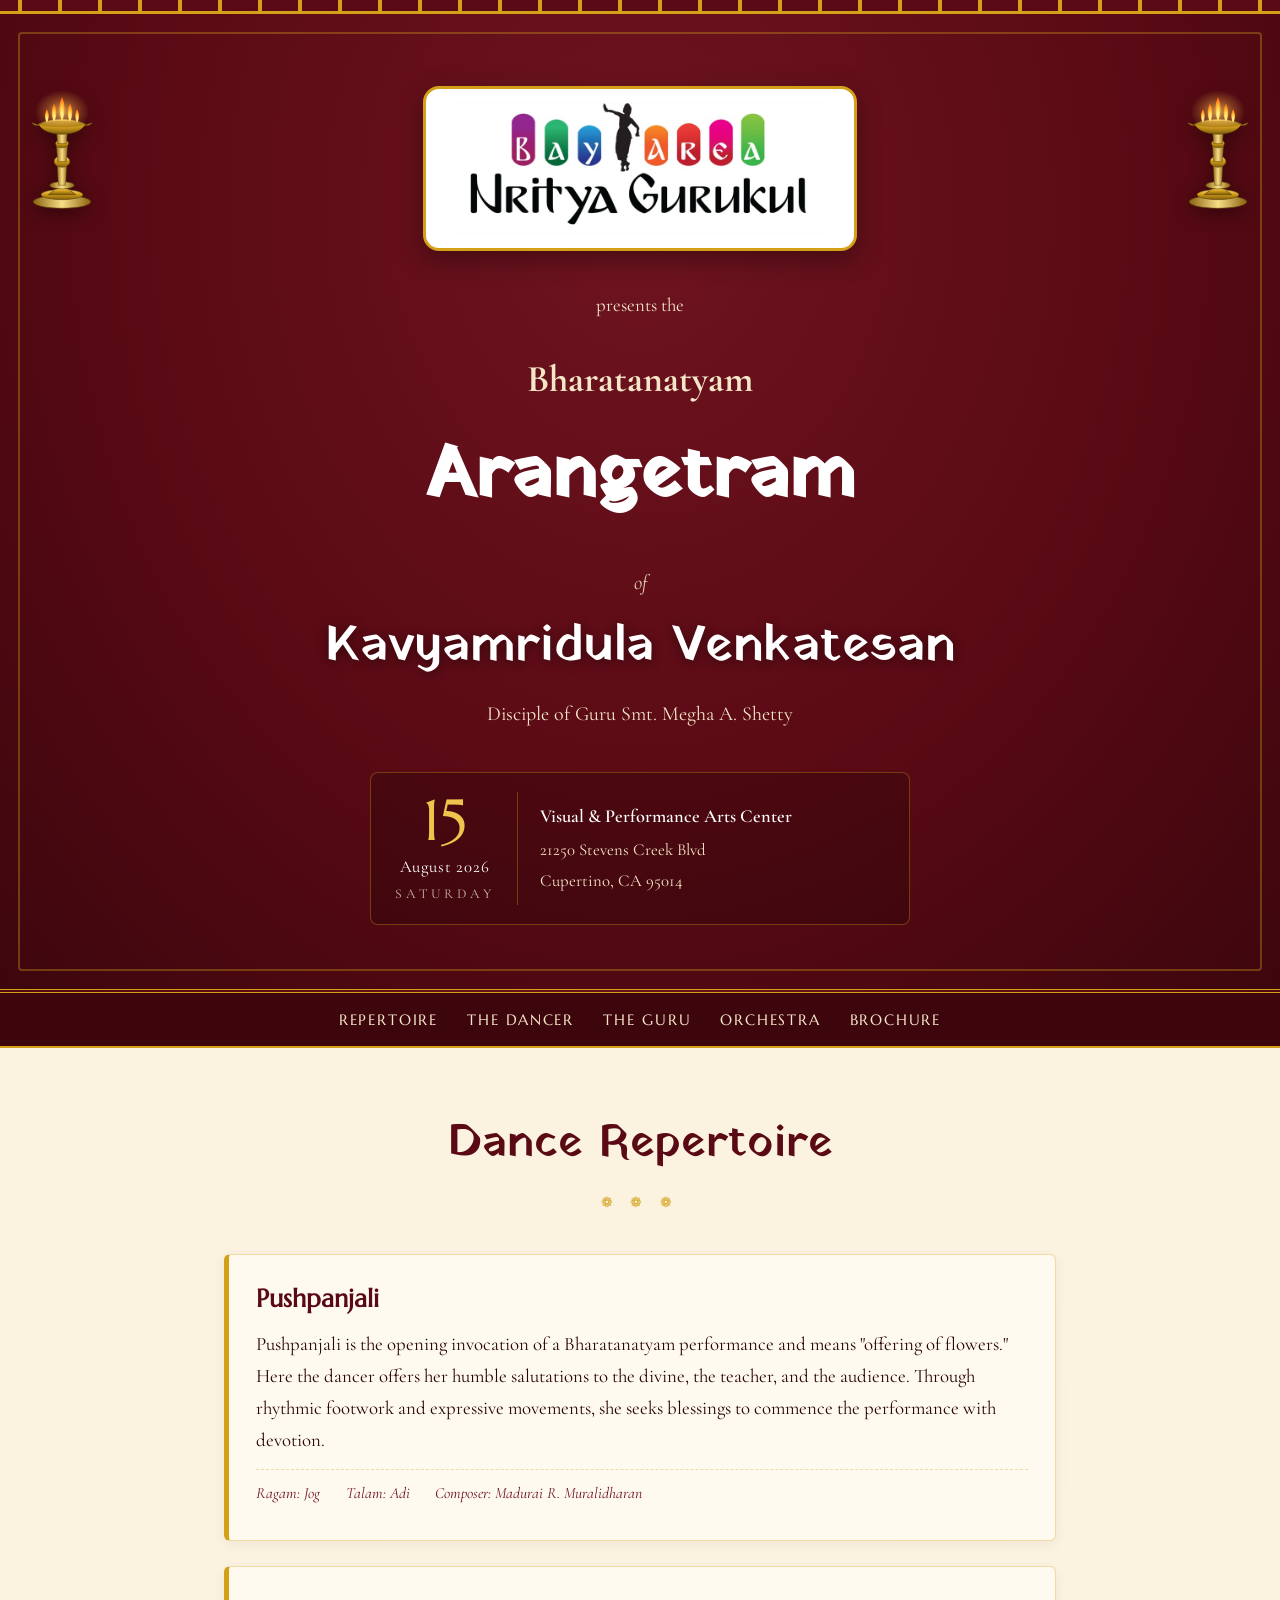
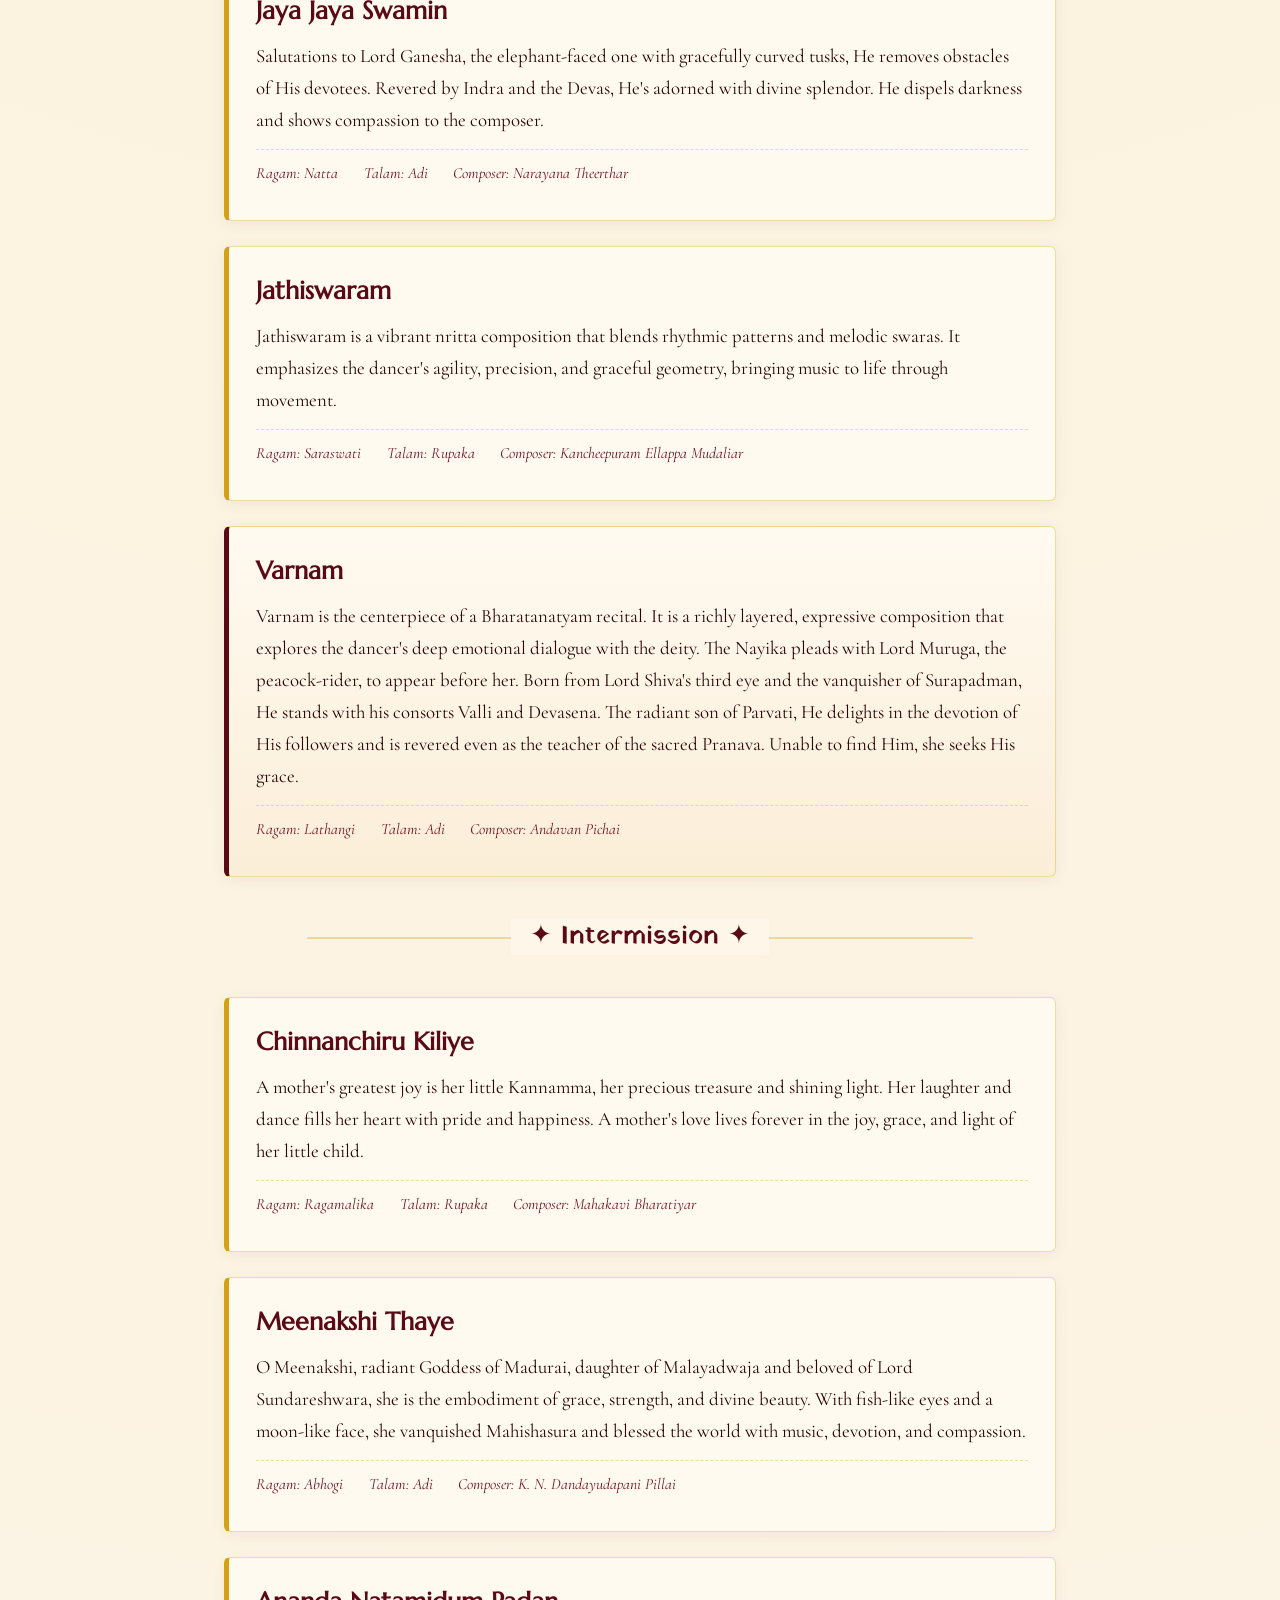
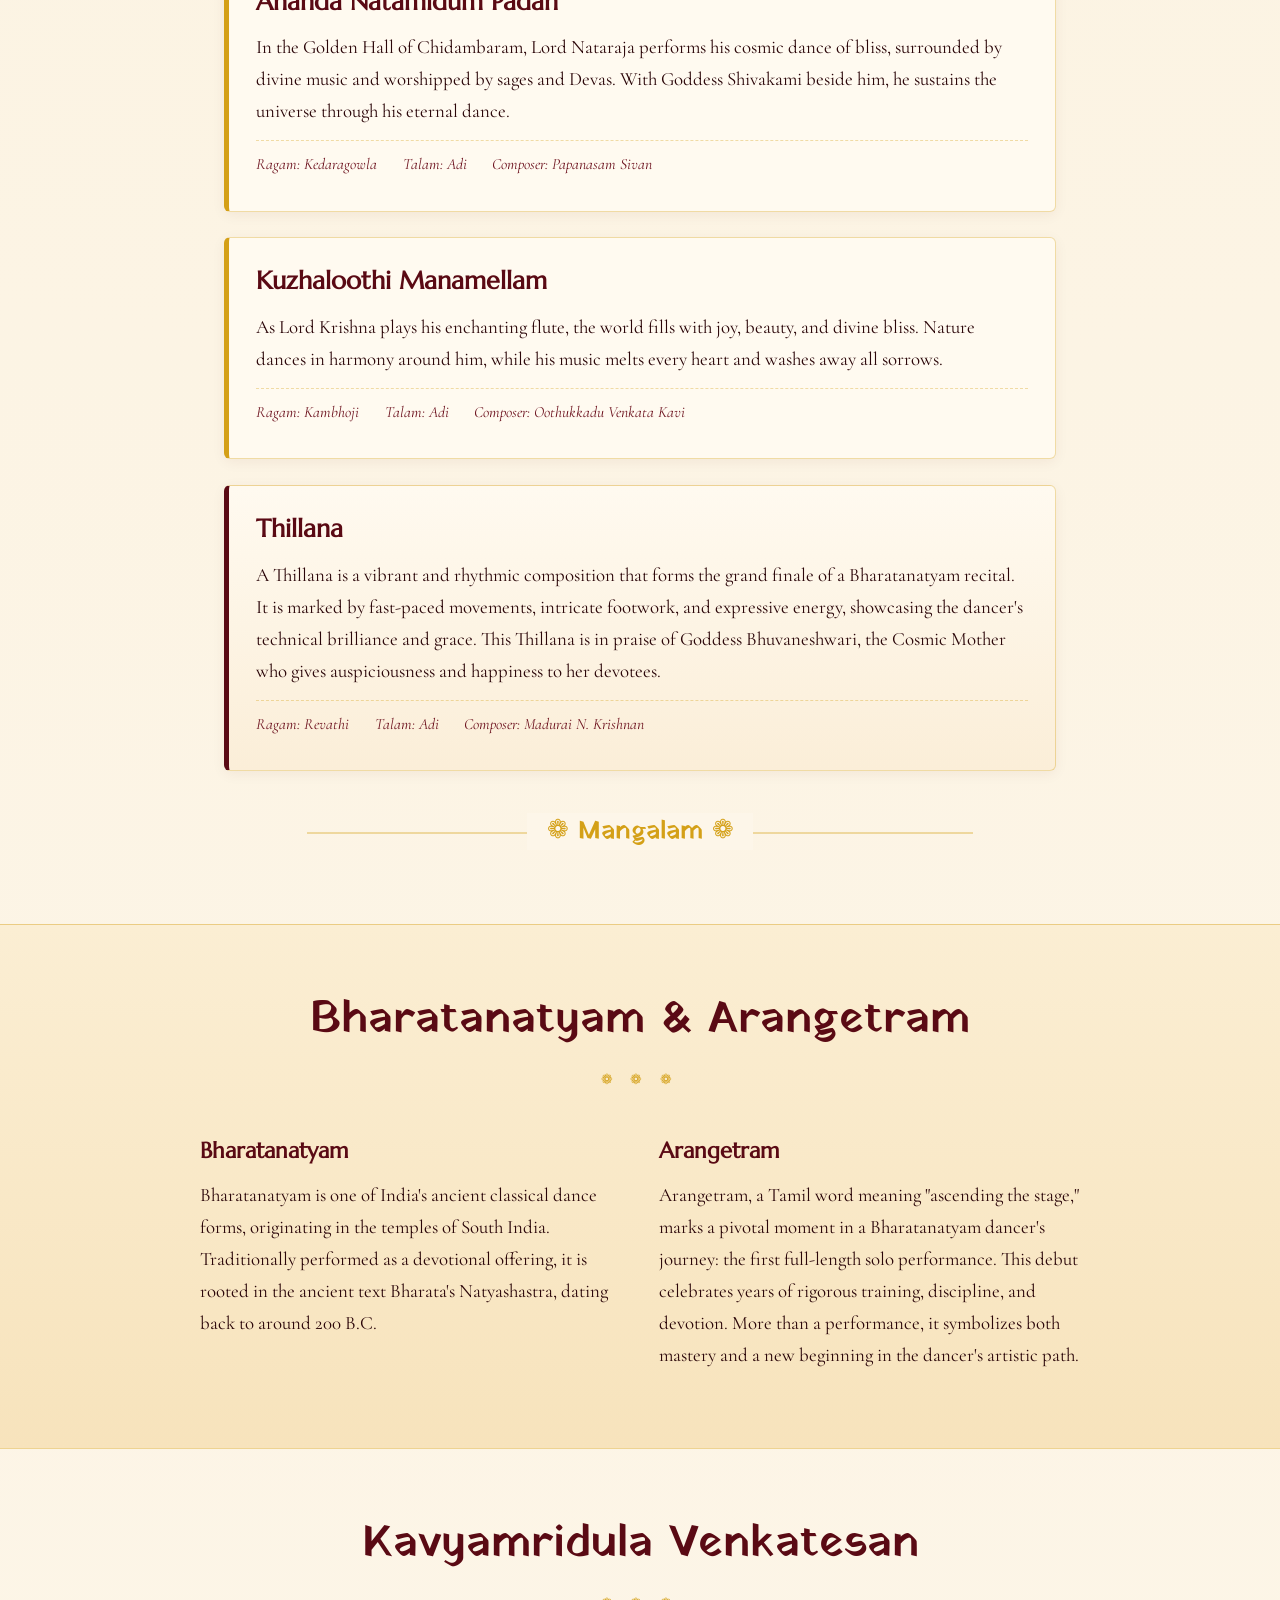
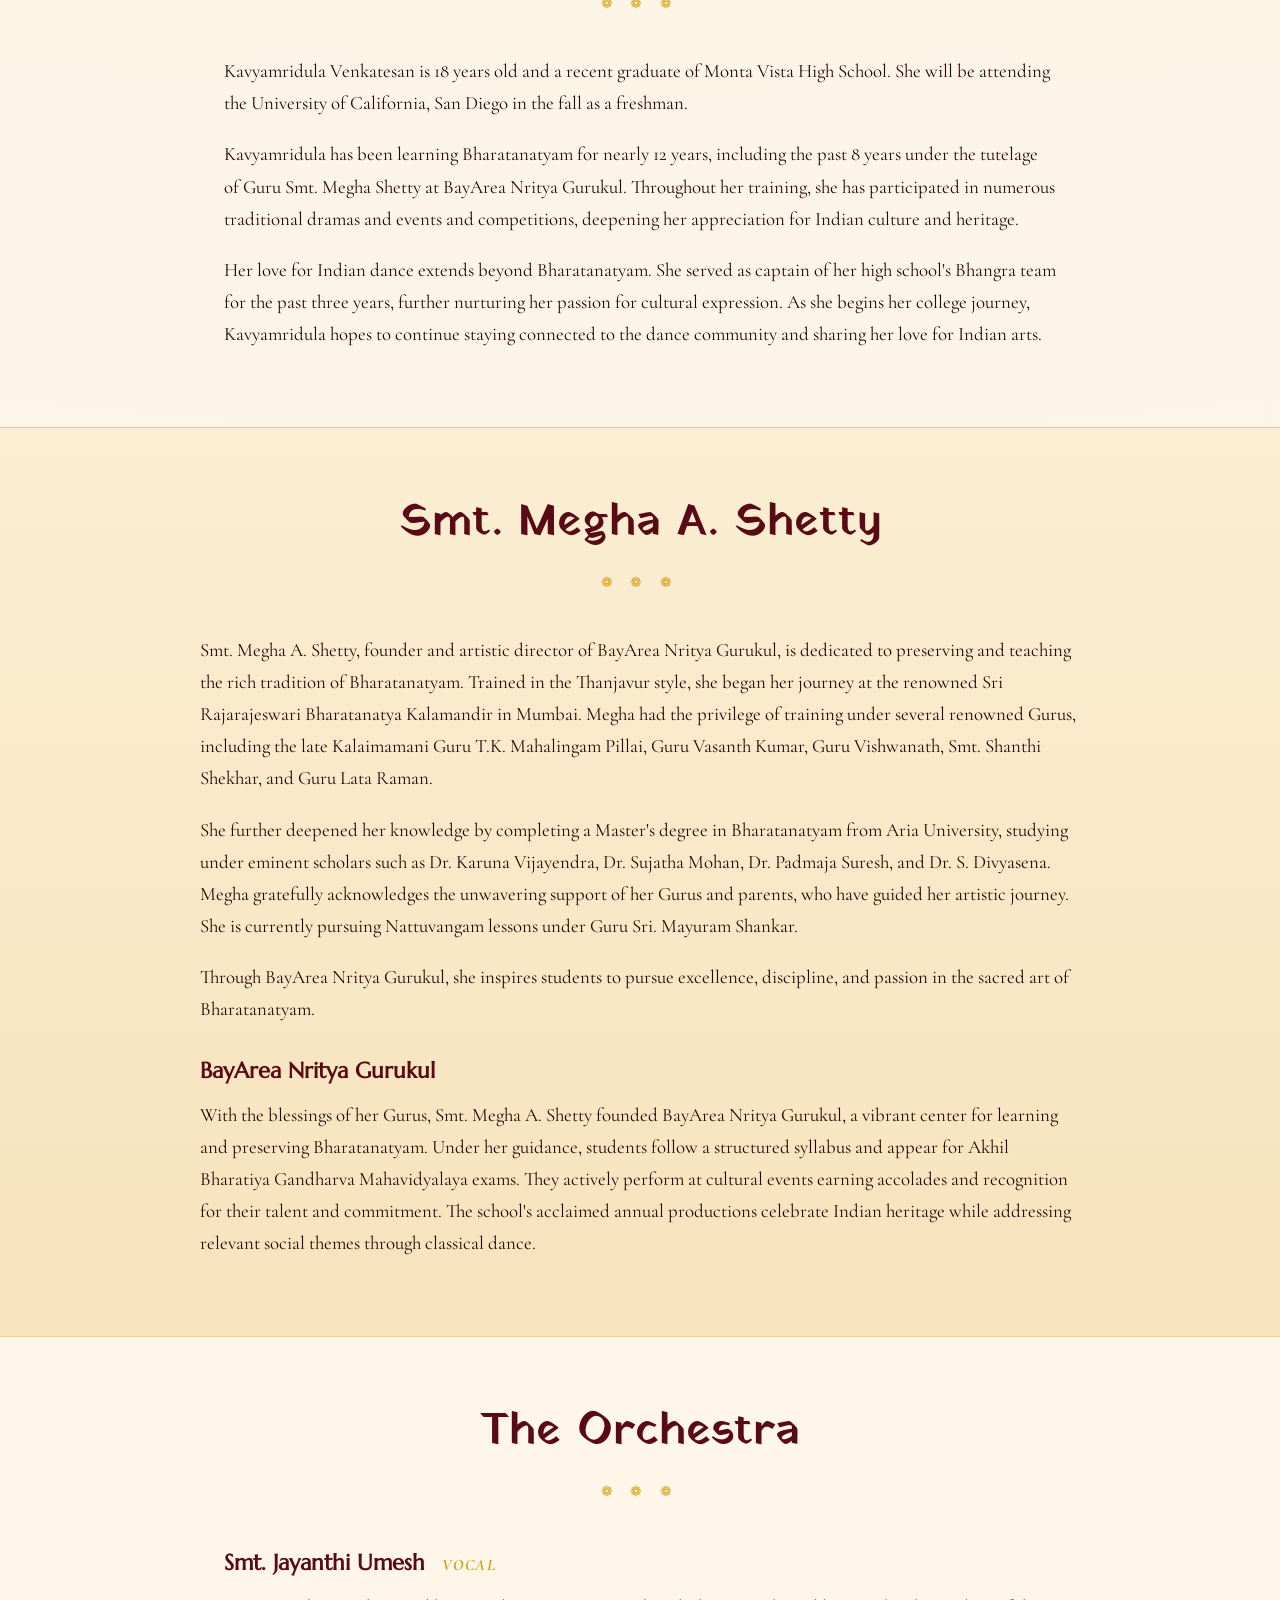
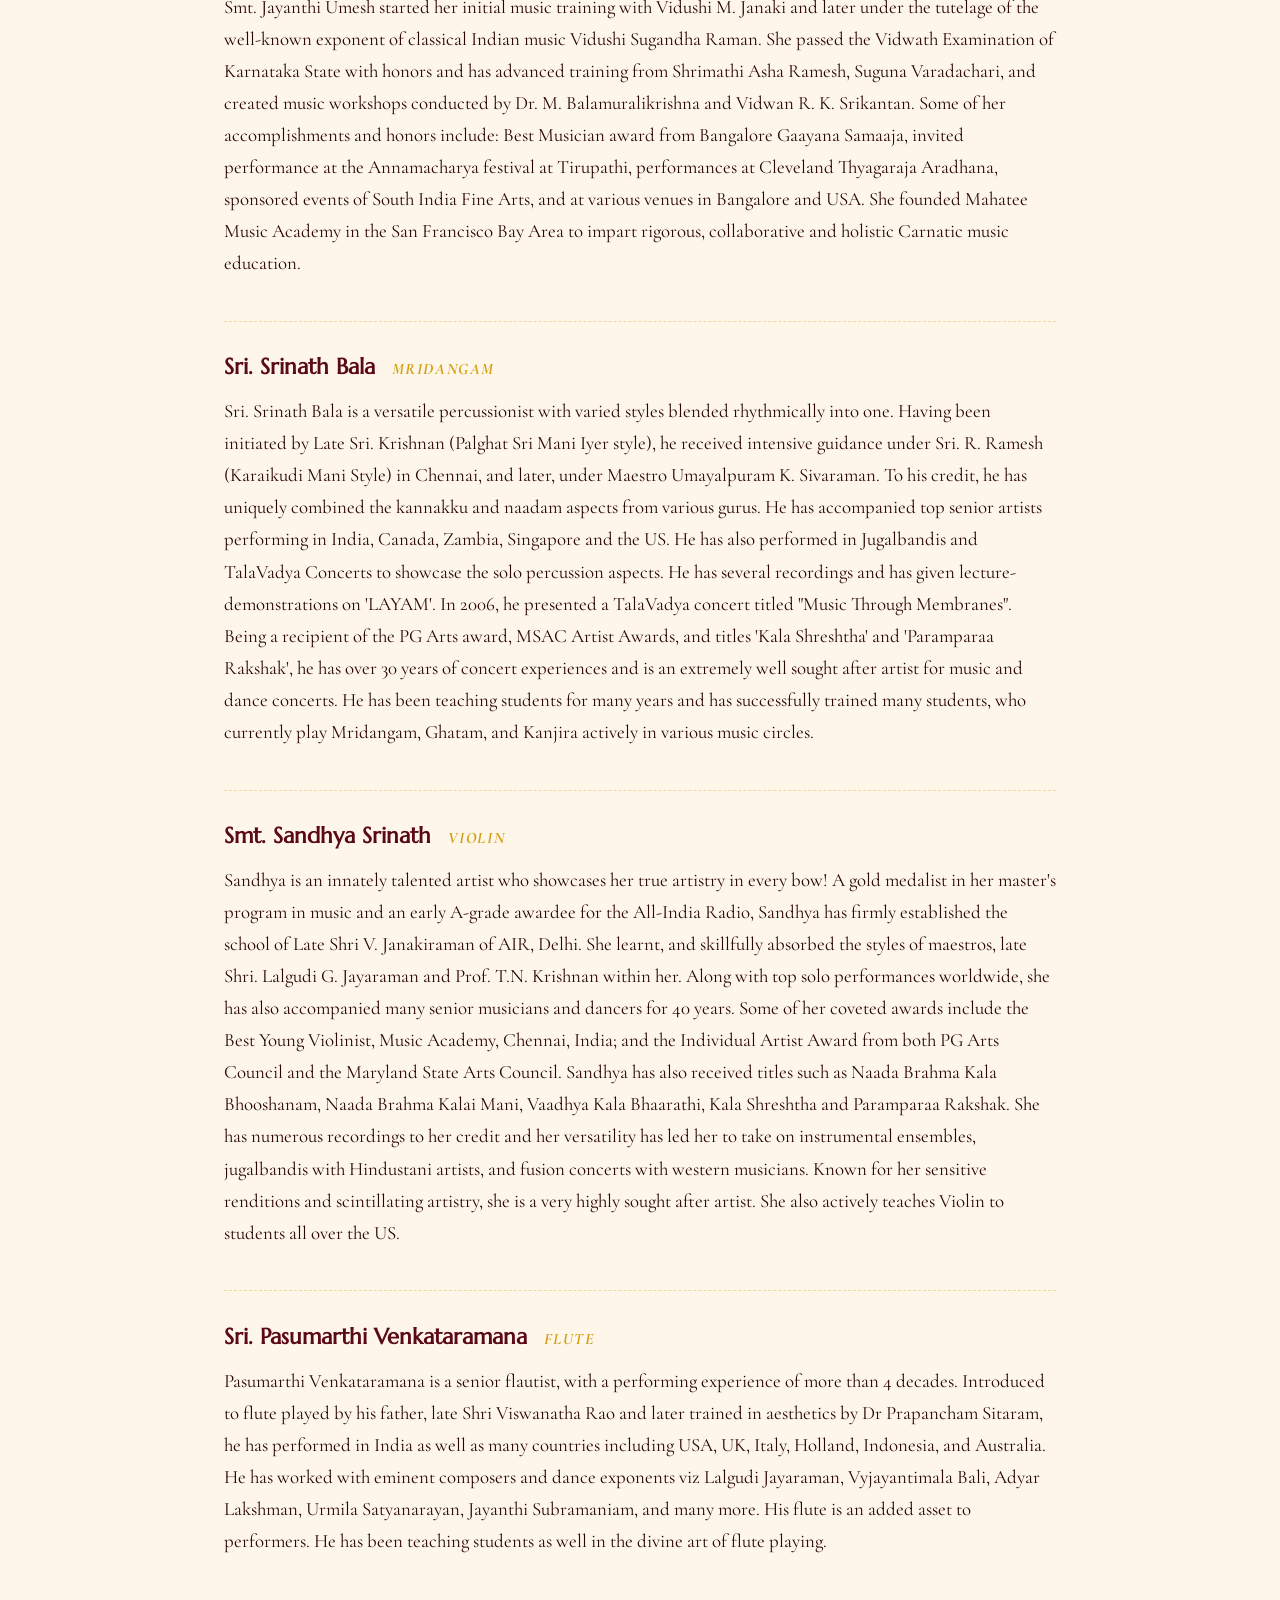
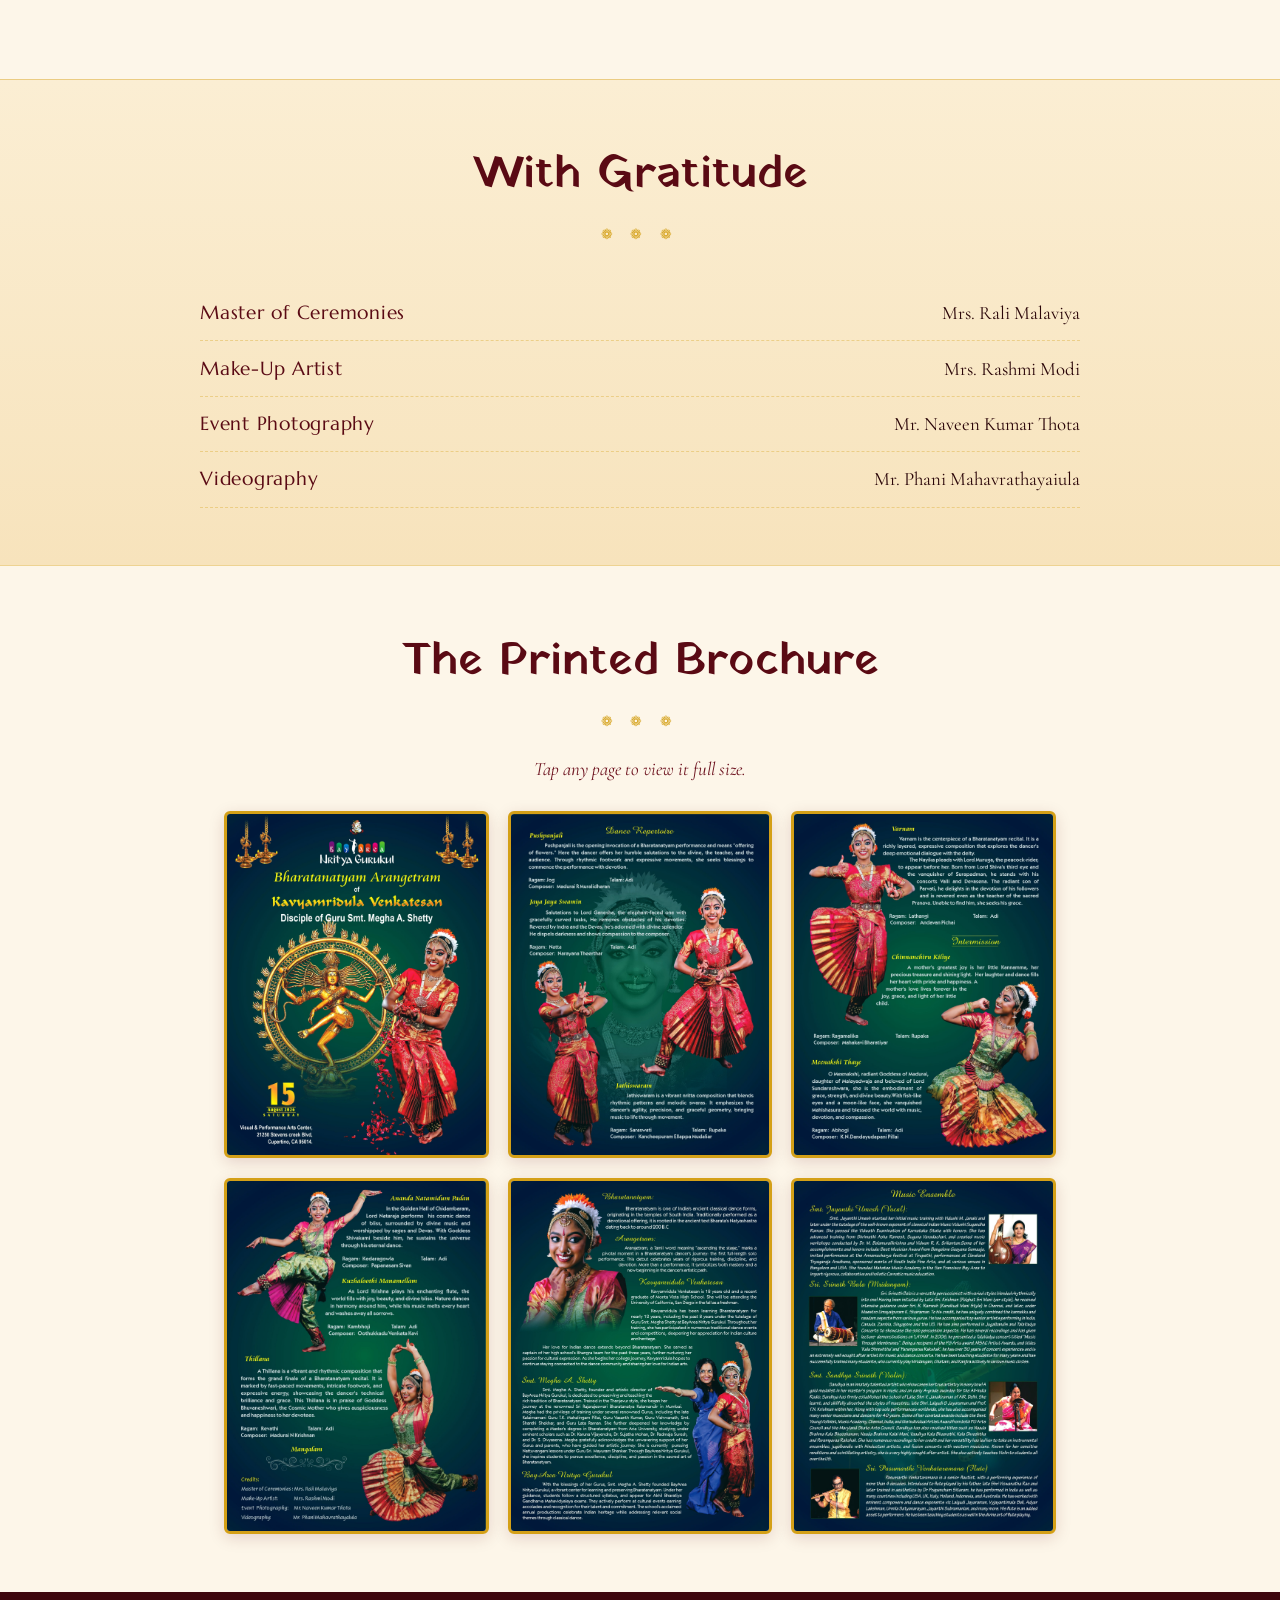
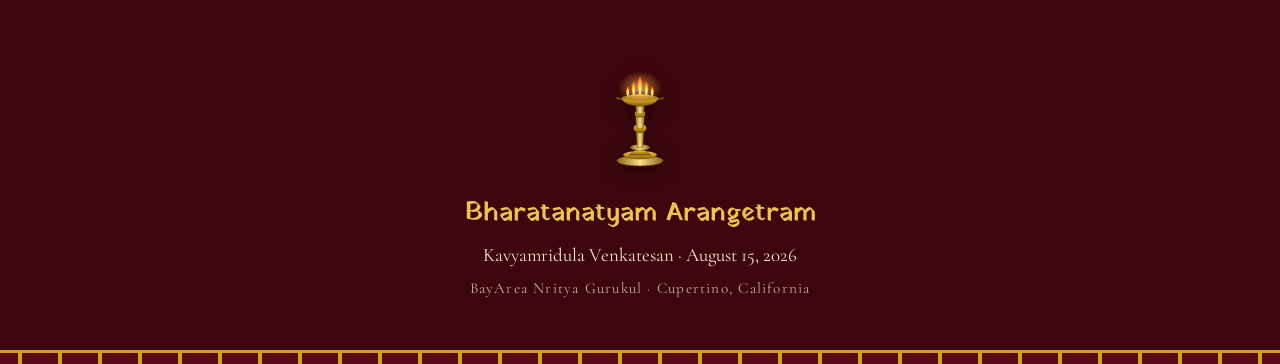
==== commit 6195a26f: "use logo and decorative brass lamps" ====
--- a/index.html
+++ b/index.html
@@ -12,14 +12,67 @@
 </head>
 <body>
 
+<!-- ===== Reusable decorative brass oil lamp (kuthuvilakku) ===== -->
+<svg width="0" height="0" style="position:absolute" aria-hidden="true" focusable="false">
+  <defs>
+    <linearGradient id="brass" x1="0" y1="0" x2="0" y2="1">
+      <stop offset="0" stop-color="#f8de86"/>
+      <stop offset="0.45" stop-color="#d4a017"/>
+      <stop offset="1" stop-color="#7e5b0d"/>
+    </linearGradient>
+    <linearGradient id="brassH" x1="0" y1="0" x2="1" y2="0">
+      <stop offset="0" stop-color="#8a6310"/>
+      <stop offset="0.5" stop-color="#f8de86"/>
+      <stop offset="1" stop-color="#8a6310"/>
+    </linearGradient>
+    <radialGradient id="flameGrad" cx="0.5" cy="0.72" r="0.75">
+      <stop offset="0" stop-color="#fff7cf"/>
+      <stop offset="0.38" stop-color="#ffd54a"/>
+      <stop offset="0.78" stop-color="#ff7d18"/>
+      <stop offset="1" stop-color="#e23a0a"/>
+    </radialGradient>
+    <radialGradient id="lampGlow" cx="0.5" cy="0.5" r="0.5">
+      <stop offset="0" stop-color="#ffd96a" stop-opacity="0.75"/>
+      <stop offset="0.6" stop-color="#ffb347" stop-opacity="0.28"/>
+      <stop offset="1" stop-color="#ffb347" stop-opacity="0"/>
+    </radialGradient>
+
+    <symbol id="vilakku" viewBox="0 0 100 220">
+      <!-- tiered base -->
+      <ellipse cx="50" cy="207" rx="40" ry="9"  fill="url(#brassH)" stroke="#5e430a" stroke-width="1"/>
+      <ellipse cx="50" cy="197" rx="29" ry="7"  fill="url(#brass)"  stroke="#5e430a" stroke-width="0.8"/>
+      <path d="M31 197 Q50 178 69 197 Z"          fill="url(#brass)"  stroke="#5e430a" stroke-width="0.8"/>
+      <ellipse cx="50" cy="184" rx="17" ry="5"  fill="url(#brassH)" stroke="#5e430a" stroke-width="0.7"/>
+      <!-- stem with decorative knobs -->
+      <path d="M45 184 L43 151 L57 151 L55 184 Z" fill="url(#brassH)" stroke="#5e430a" stroke-width="0.6"/>
+      <ellipse cx="50" cy="151" rx="11" ry="8"  fill="url(#brass)"  stroke="#5e430a" stroke-width="0.7"/>
+      <path d="M44 151 L42 126 L58 126 L56 151 Z" fill="url(#brassH)" stroke="#5e430a" stroke-width="0.6"/>
+      <ellipse cx="50" cy="126" rx="9"  ry="6"  fill="url(#brass)"  stroke="#5e430a" stroke-width="0.7"/>
+      <path d="M44 126 L42 106 L58 106 L56 126 Z" fill="url(#brassH)" stroke="#5e430a" stroke-width="0.6"/>
+      <!-- oil dish (lotus) with side spouts -->
+      <path d="M8 97 Q13 103 19 101 Z"            fill="url(#brass)"  stroke="#5e430a" stroke-width="0.6"/>
+      <path d="M92 97 Q87 103 81 101 Z"           fill="url(#brass)"  stroke="#5e430a" stroke-width="0.6"/>
+      <path d="M17 99 Q50 85 83 99 Q75 113 50 113 Q25 113 17 99 Z" fill="url(#brass)" stroke="#5e430a" stroke-width="0.9"/>
+      <ellipse cx="50" cy="99" rx="32" ry="4.5" fill="#6f5009" opacity="0.45"/>
+      <!-- glow + flames -->
+      <ellipse class="lamp-glow" cx="50" cy="82" rx="38" ry="30" fill="url(#lampGlow)"/>
+      <g class="flame f1"><path d="M29 97 C24 88.45, 27 81.8, 29 78 C31 81.8, 34 88.45, 29 97 Z" fill="url(#flameGrad)"/></g>
+      <g class="flame f2"><path d="M39 96 C33 84.3, 36.6 75.2, 39 70 C41.4 75.2, 45 84.3, 39 96 Z" fill="url(#flameGrad)"/></g>
+      <g class="flame f3"><path d="M50 95 C43 79.7, 47.2 67.8, 50 61 C52.8 67.8, 57 79.7, 50 95 Z" fill="url(#flameGrad)"/></g>
+      <g class="flame f4"><path d="M61 96 C55 84.3, 58.6 75.2, 61 70 C63.4 75.2, 67 84.3, 61 96 Z" fill="url(#flameGrad)"/></g>
+      <g class="flame f5"><path d="M71 97 C66 88.45, 69 81.8, 71 78 C73 81.8, 76 88.45, 71 97 Z" fill="url(#flameGrad)"/></g>
+    </symbol>
+  </defs>
+</svg>
+
 <!-- Decorative top temple border -->
 <div class="temple-border" aria-hidden="true"></div>
 
 <header class="hero">
+  <svg class="hero-lamp left"  aria-hidden="true"><use href="#vilakku"/></svg>
+  <svg class="hero-lamp right" aria-hidden="true"><use href="#vilakku"/></svg>
   <div class="hero-inner">
-    <div class="lamp lamp-left" aria-hidden="true">🪔</div>
-    <div class="lamp lamp-right" aria-hidden="true">🪔</div>
-    <p class="gurukul">BayArea Nritya Gurukul</p>
+    <div class="logo-plaque"><img src="images/logo.jpg" alt="BayArea Nritya Gurukul" /></div>
     <p class="presents">presents the</p>
     <h1 class="title">Bharatanatyam<br/><span class="title-script">Arangetram</span></h1>
     <p class="of">of</p>
@@ -217,7 +270,7 @@
 </main>
 
 <footer>
-  <div class="lamp" aria-hidden="true">🪔</div>
+  <svg class="footer-lamp" aria-hidden="true"><use href="#vilakku"/></svg>
   <p class="footer-title">Bharatanatyam Arangetram</p>
   <p>Kavyamridula Venkatesan &middot; August 15, 2026</p>
   <p class="footer-sub">BayArea Nritya Gurukul &middot; Cupertino, California</p>
--- a/styles.css
+++ b/styles.css
@@ -64,26 +64,65 @@
 }
 .hero-inner { position: relative; max-width: 760px; margin: 0 auto; }
 
-.lamp {
-  font-size: 2.6rem;
-  filter: drop-shadow(0 0 14px rgba(240,196,76,0.7));
-}
-.lamp-left, .lamp-right {
+/* ---------- Logo plaque ---------- */
+.logo-plaque {
+  display: inline-block;
+  background: #ffffff;
+  border: 3px solid var(--gold);
+  border-radius: 16px;
+  padding: 0.85rem 1.5rem;
+  margin: 0 auto 0.6rem;
+  box-shadow: 0 8px 26px rgba(0,0,0,0.35), 0 0 0 1px rgba(255,255,255,0.15) inset;
+}
+.logo-plaque img {
+  display: block;
+  width: clamp(230px, 44vw, 380px);
+  height: auto;
+}
+
+/* ---------- Decorative brass oil lamps (kuthuvilakku) ---------- */
+.hero-lamp {
   position: absolute;
-  top: -1rem;
-}
-.lamp-left  { left: 0; }
-.lamp-right { right: 0; }
-
-.gurukul {
-  font-family: "Marcellus", serif;
-  letter-spacing: 0.32em;
-  text-transform: uppercase;
-  font-size: 0.95rem;
-  color: var(--gold-bright);
-  margin: 0.5rem 0 0;
-}
-.presents {
+  top: 34px;
+  width: 72px;
+  height: 168px;
+  z-index: 2;
+  filter: drop-shadow(0 4px 10px rgba(0,0,0,0.45));
+}
+.hero-lamp.left  { left: 26px; }
+.hero-lamp.right { right: 26px; }
+.footer-lamp {
+  width: 58px;
+  height: 135px;
+  filter: drop-shadow(0 3px 9px rgba(0,0,0,0.5));
+}
+
+.flame {
+  transform-box: fill-box;
+  transform-origin: 50% 100%;
+  animation: flicker 1.7s ease-in-out infinite;
+}
+.flame.f2 { animation-duration: 2.1s; animation-delay: -0.5s; }
+.flame.f3 { animation-duration: 1.5s; animation-delay: -0.9s; }
+.flame.f4 { animation-duration: 2.3s; animation-delay: -0.3s; }
+.flame.f5 { animation-duration: 1.9s; animation-delay: -1.1s; }
+.lamp-glow {
+  transform-box: fill-box;
+  transform-origin: 50% 65%;
+  animation: glowpulse 2.6s ease-in-out infinite;
+}
+@keyframes flicker {
+  0%, 100% { transform: scaleY(1)    scaleX(1);   opacity: 0.95; }
+  30%      { transform: scaleY(1.1)  scaleX(0.93); opacity: 1;    }
+  60%      { transform: scaleY(0.91) scaleX(1.05); opacity: 0.87; }
+}
+@keyframes glowpulse {
+  0%, 100% { opacity: 0.5; transform: scale(1);    }
+  50%      { opacity: 0.9; transform: scale(1.14); }
+}
+@media (prefers-reduced-motion: reduce) {
+  .flame, .lamp-glow { animation: none; }
+}
   font-style: italic;
   color: var(--gold-pale);
   opacity: 0.85;
@@ -352,7 +391,7 @@
   text-align: center;
   padding: 2.8rem 1.5rem;
 }
-footer .lamp { font-size: 2rem; }
+footer .footer-lamp { margin-bottom: 0.4rem; }
 footer p { margin: 0.25rem 0; }
 .footer-title {
   font-family: "Yatra One", cursive;
@@ -375,5 +414,5 @@
   }
   .event-date .day { font-size: 2.6rem; }
   .prose.two-col { grid-template-columns: 1fr; gap: 1rem; }
-  .lamp-left, .lamp-right { display: none; }
-}
+  .hero-lamp { display: none; }
+}
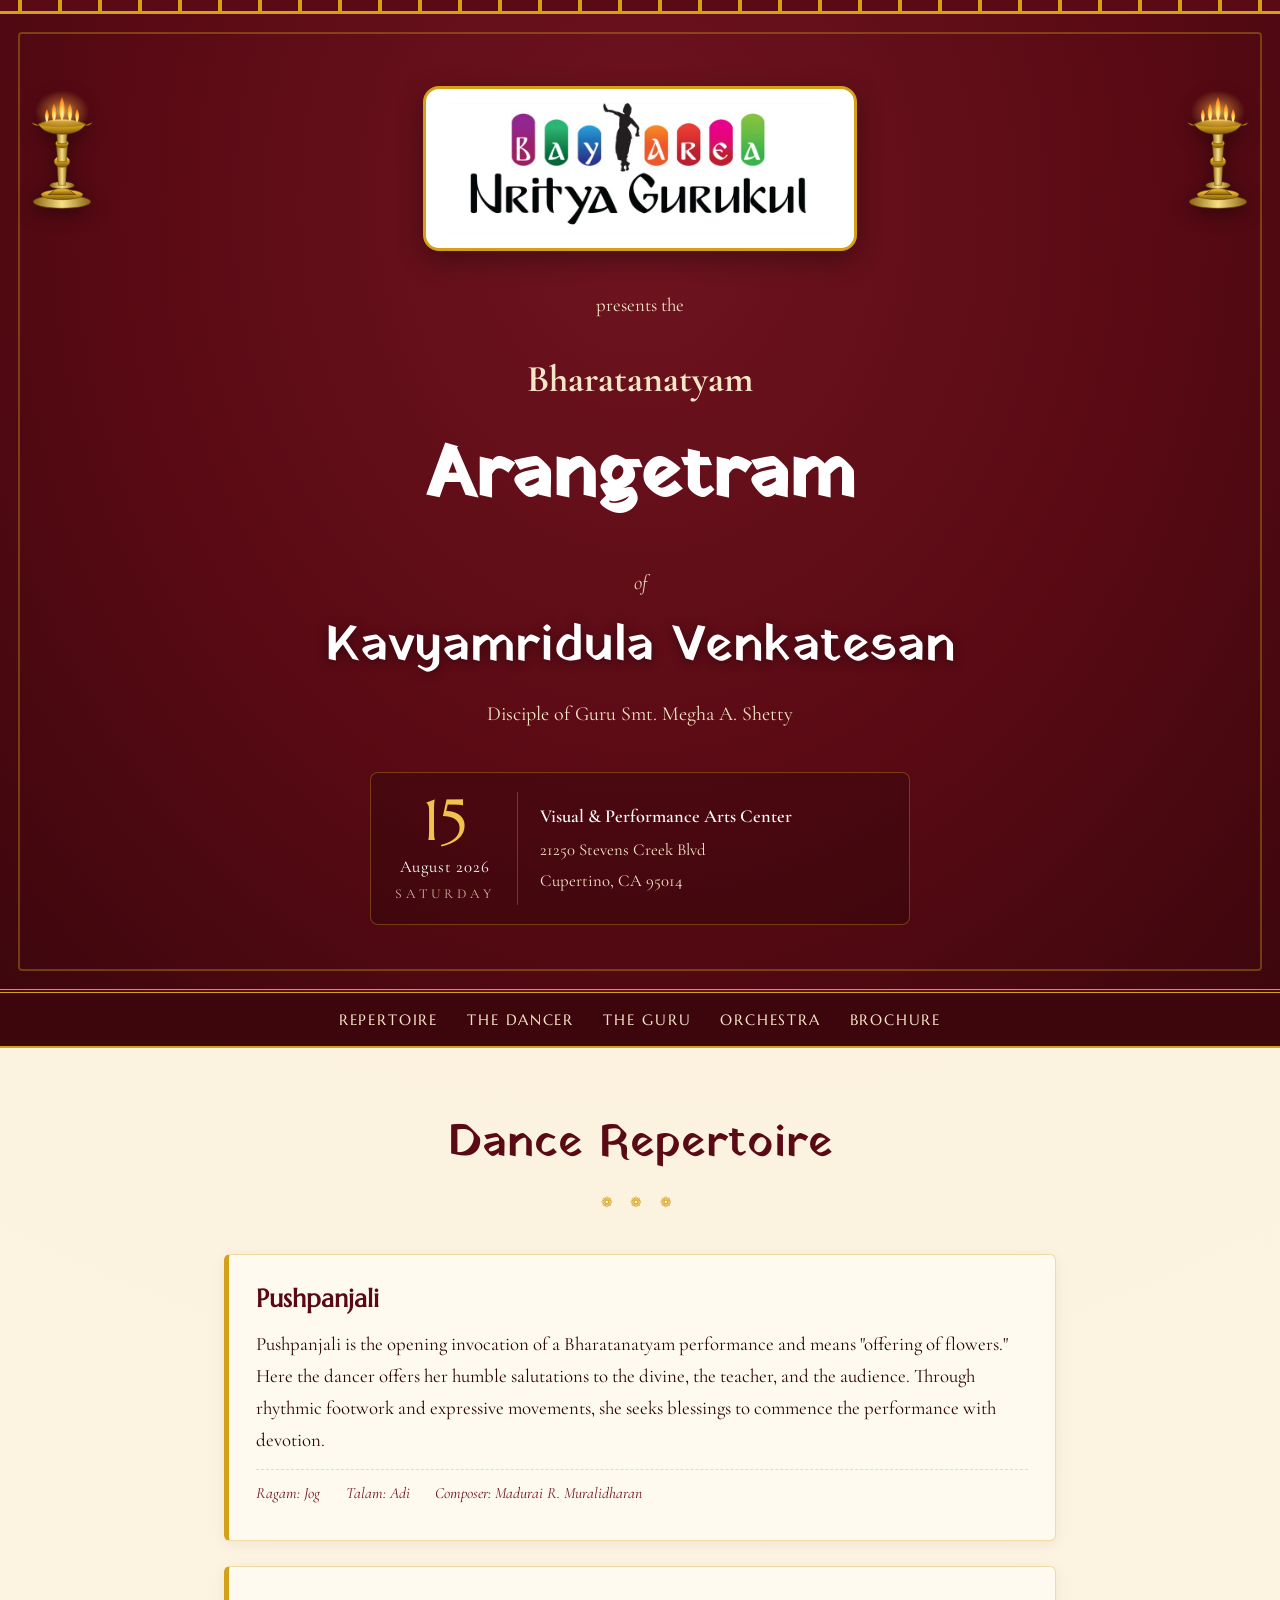
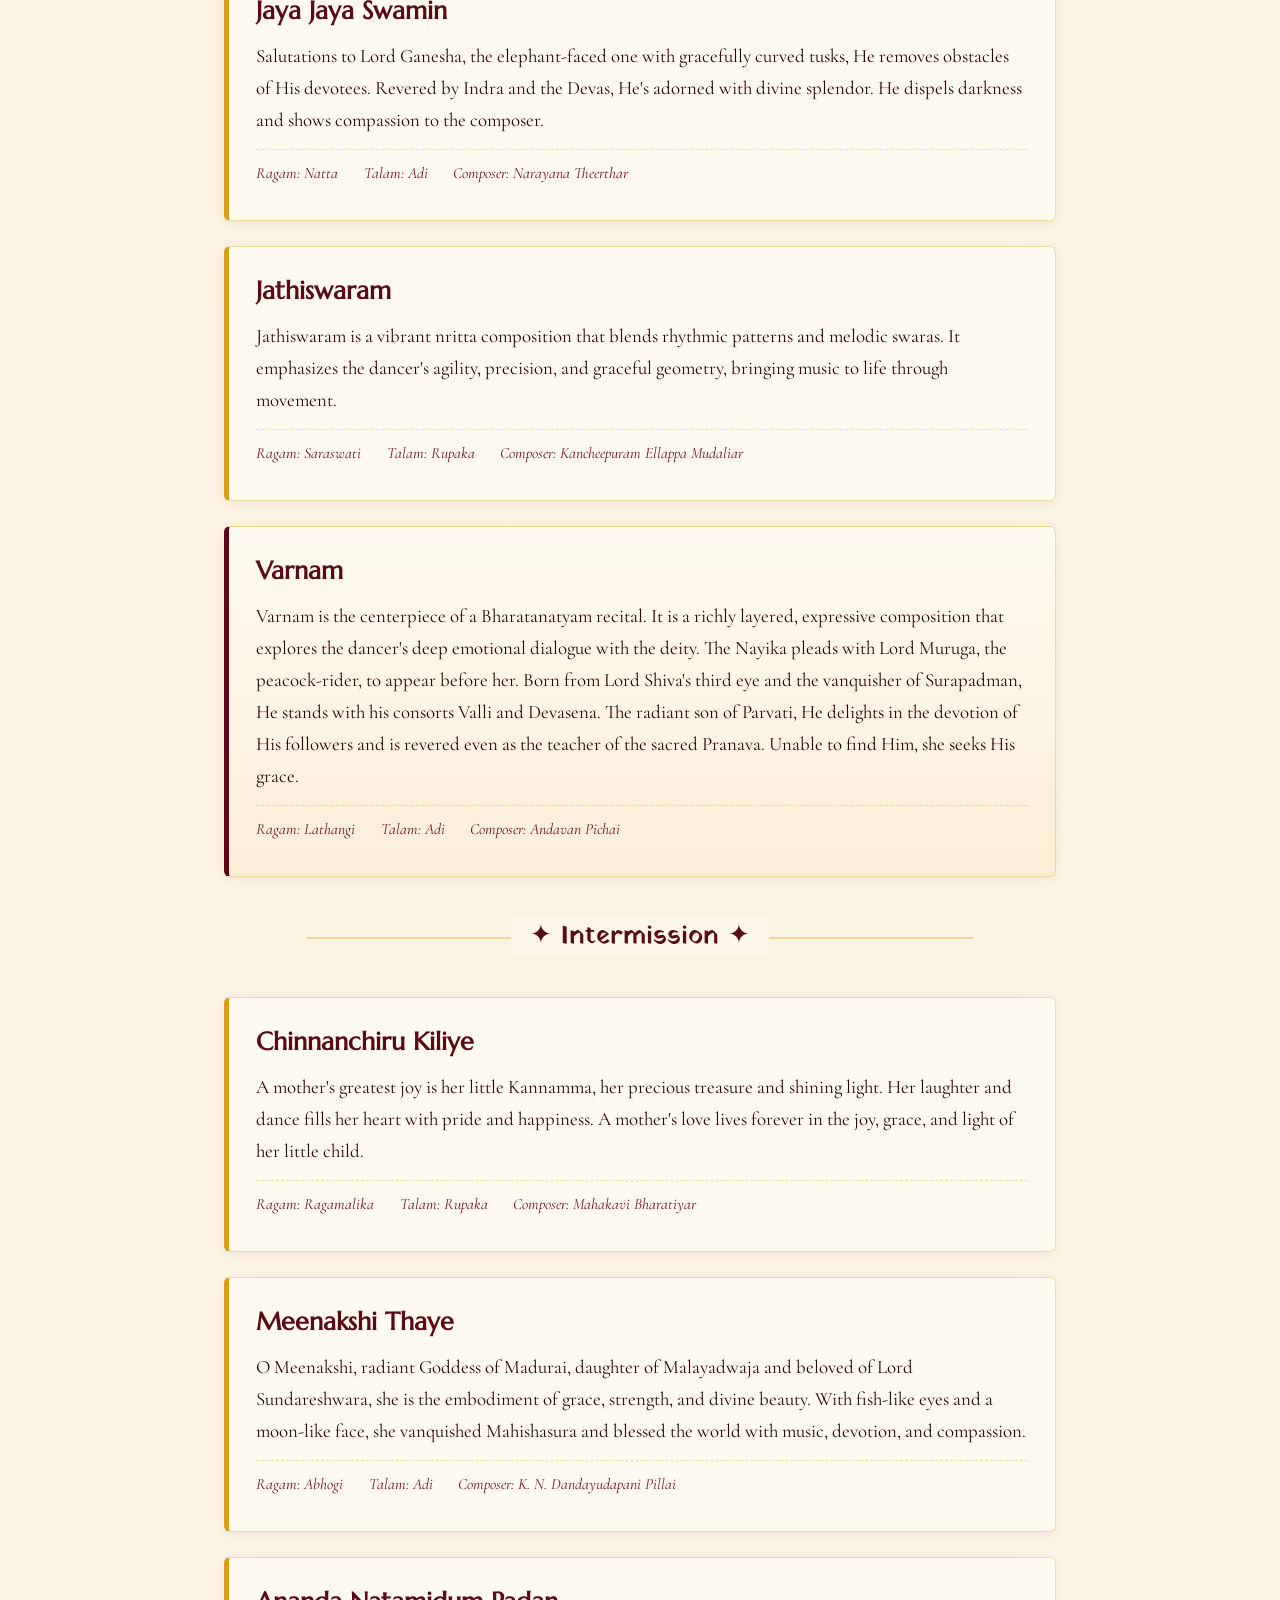
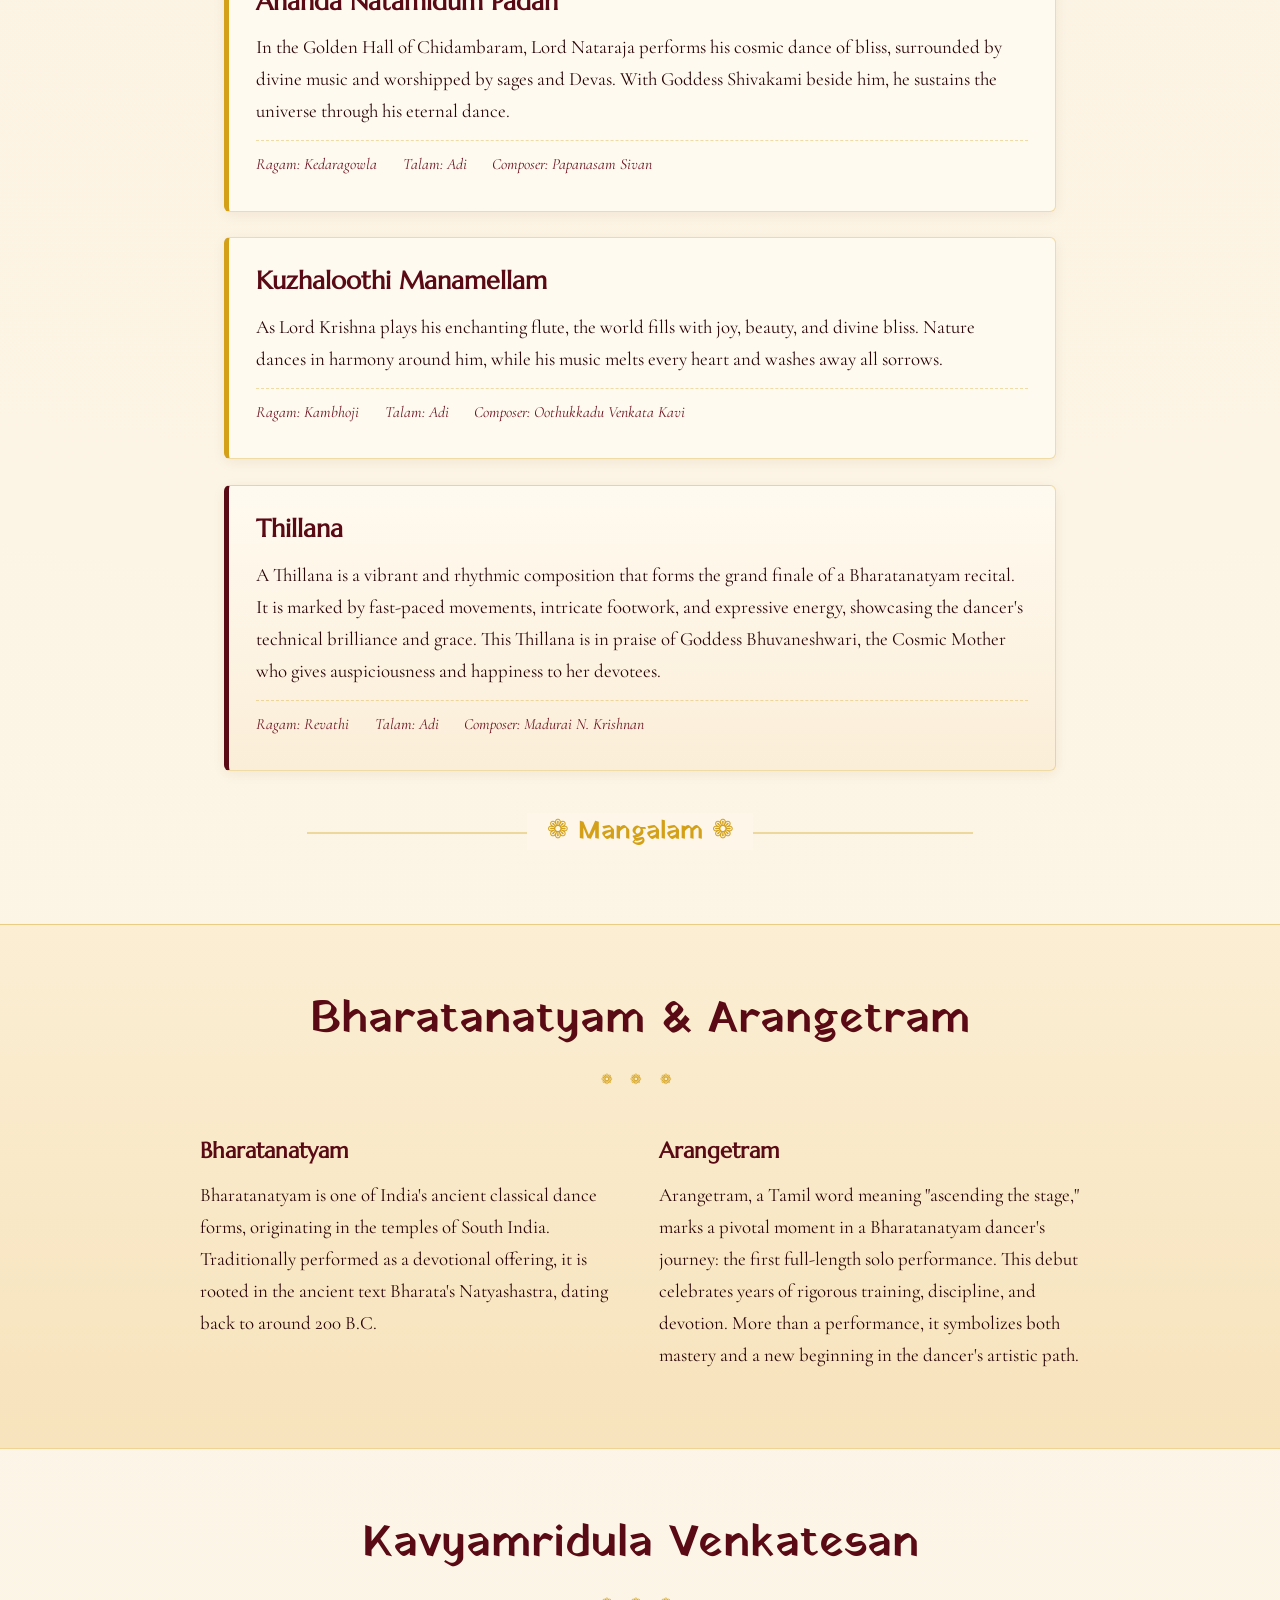
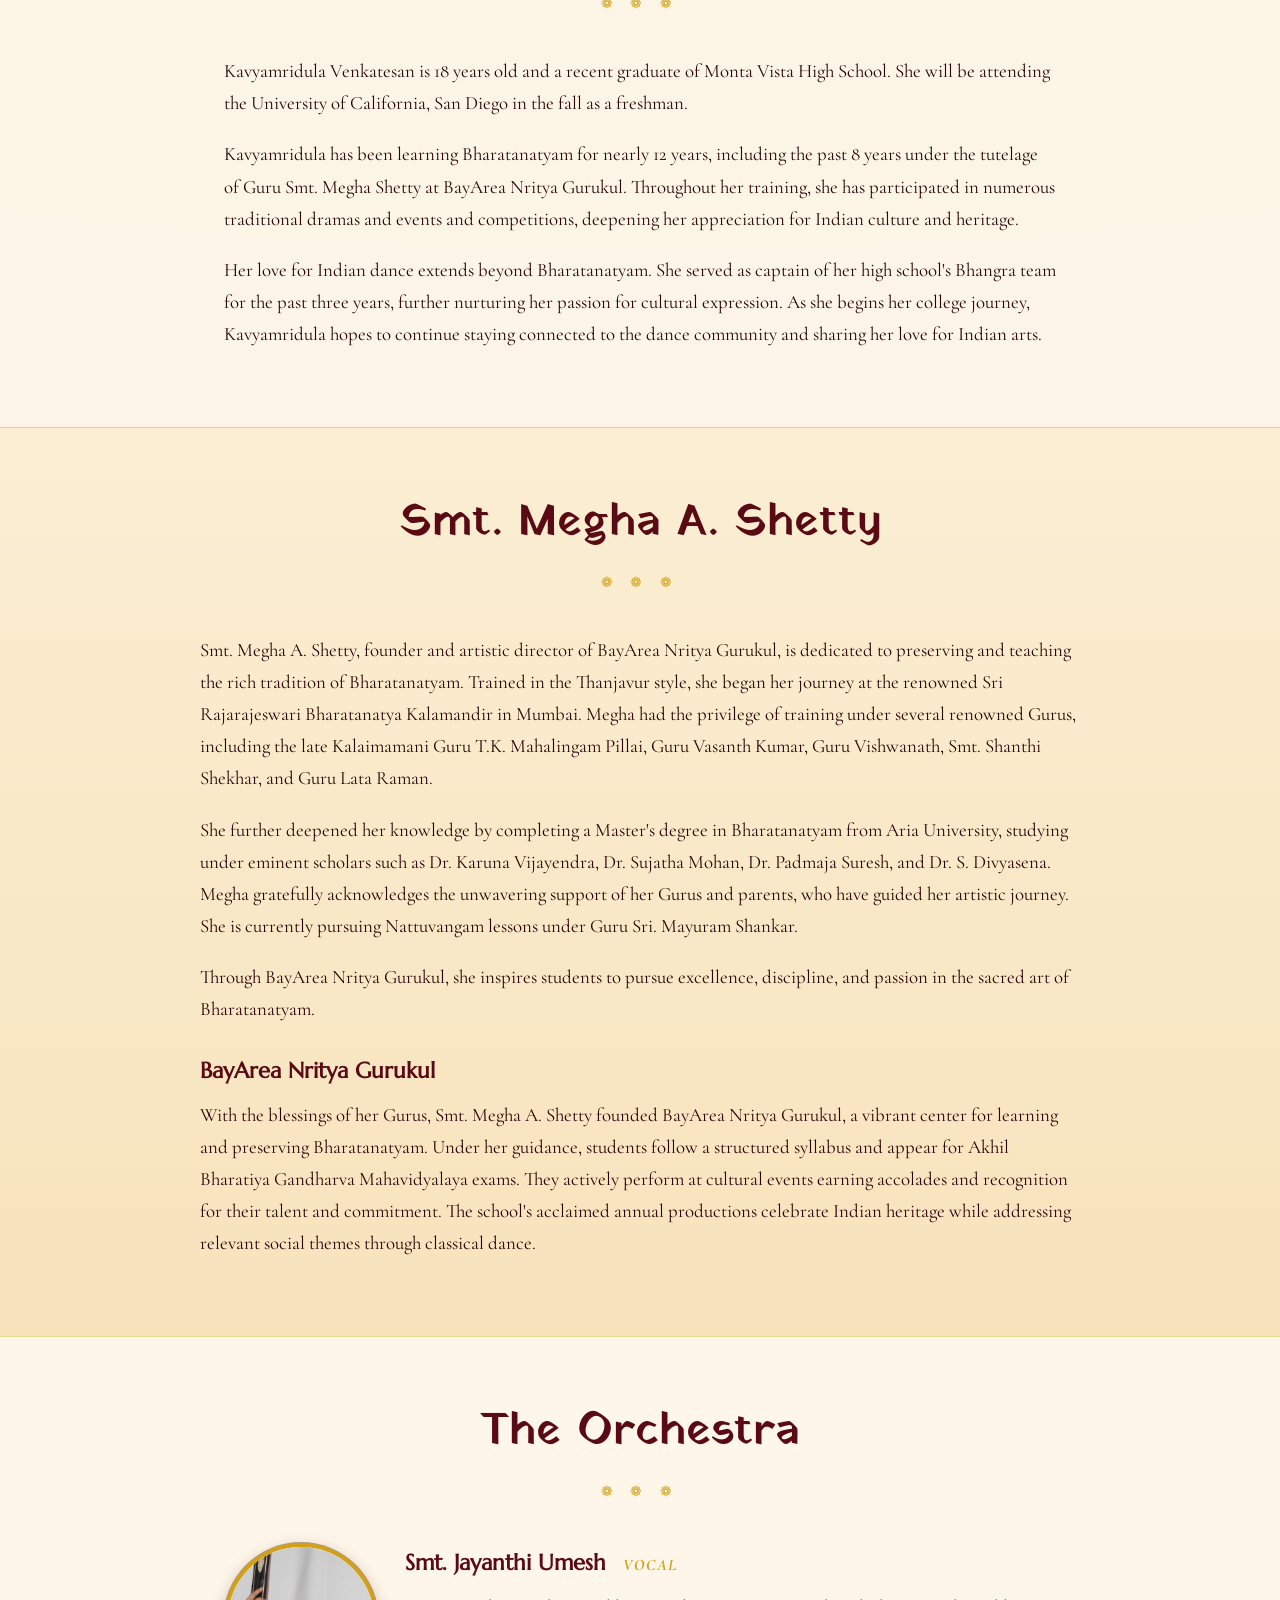
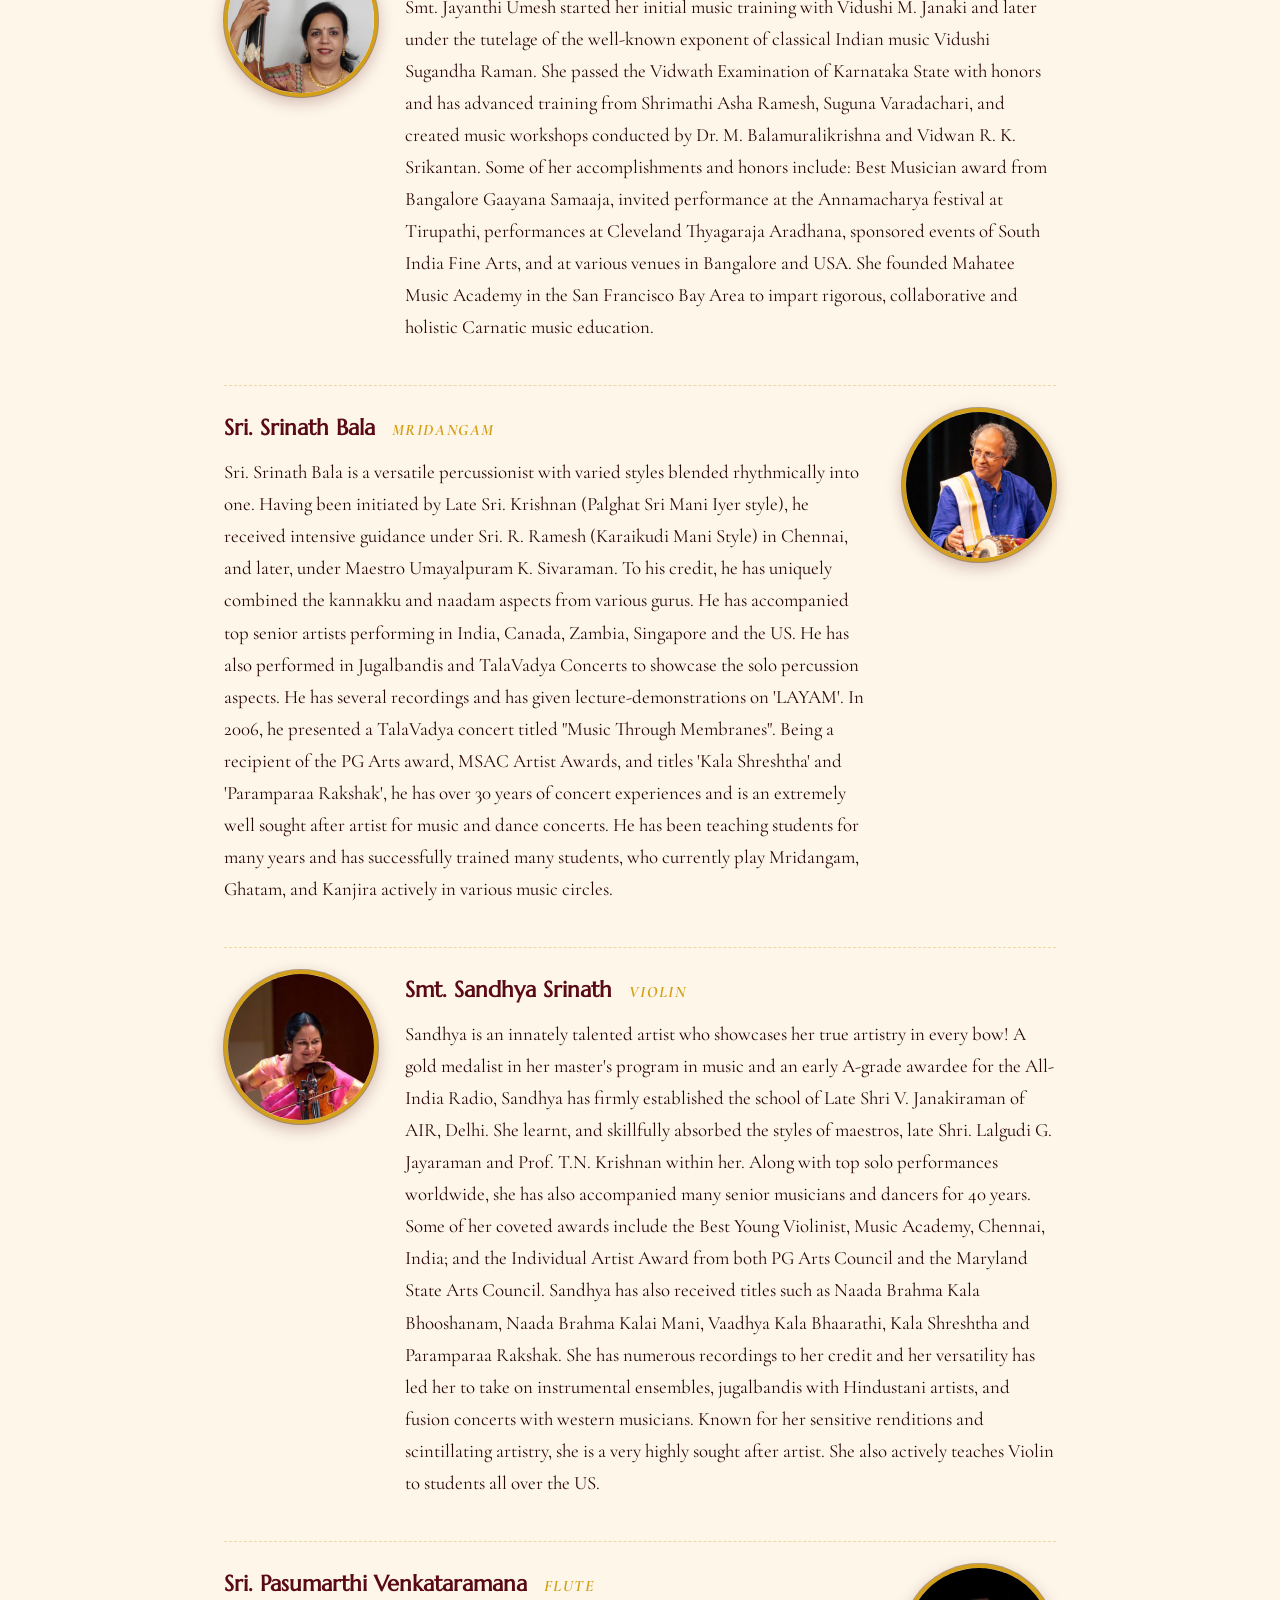
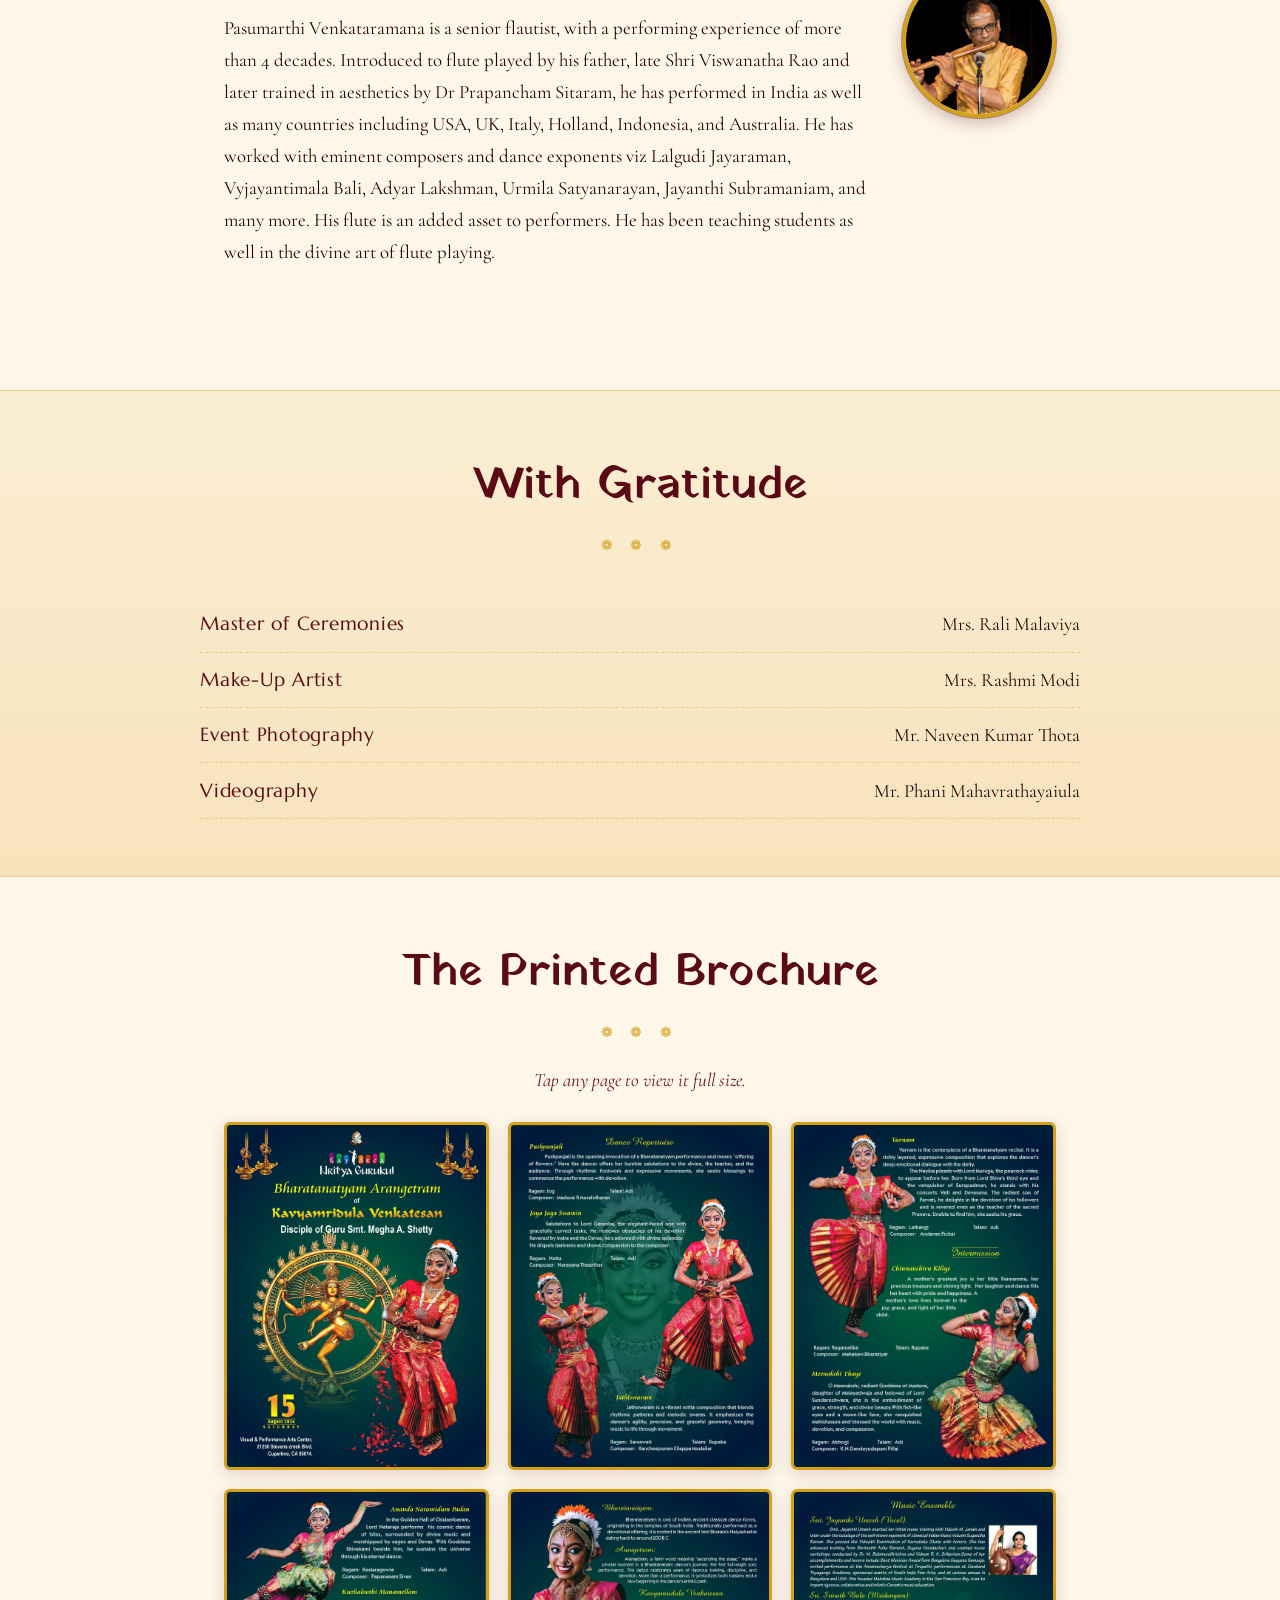
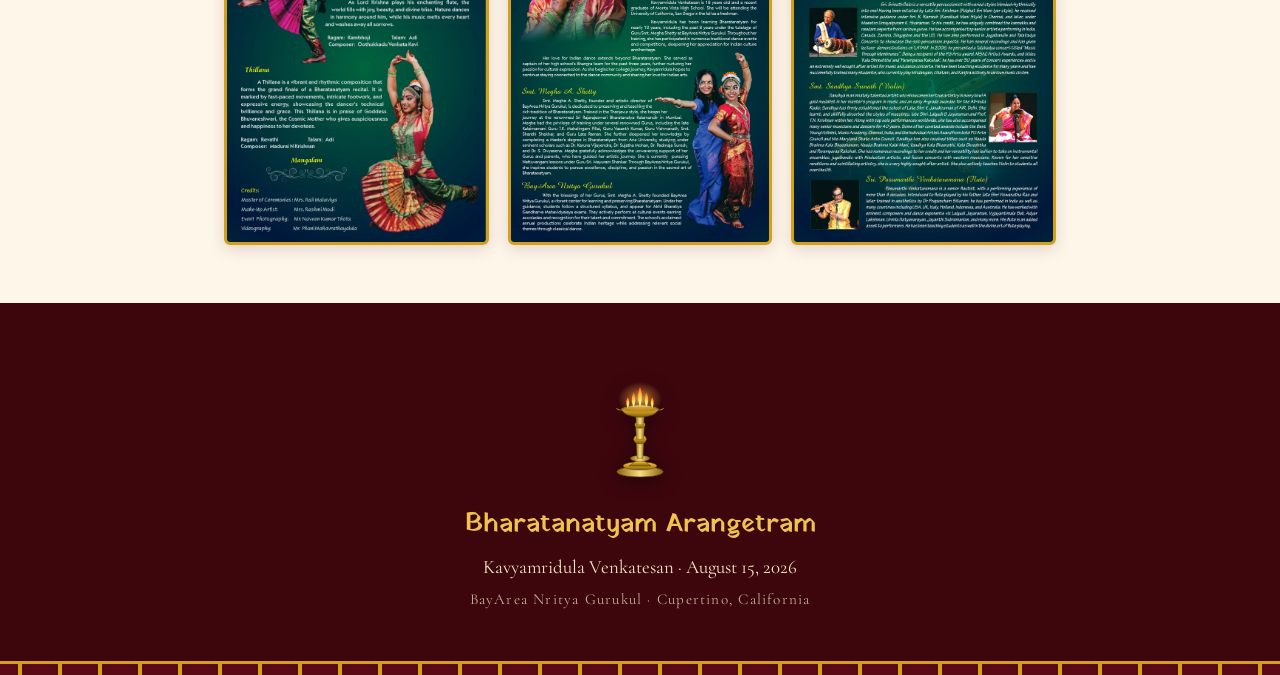
==== commit c69ec4d5: "add musician photos to orchestra section" ====
--- a/index.html
+++ b/index.html
@@ -222,20 +222,32 @@
   <div class="divider" aria-hidden="true">❁ ❁ ❁</div>
   <div class="prose orchestra">
     <article>
+      <img class="musician-photo" src="images/musician-jayanthi.jpg" alt="Smt. Jayanthi Umesh" loading="lazy" />
+      <div class="musician-text">
       <h3>Smt. Jayanthi Umesh <span class="role">Vocal</span></h3>
       <p>Smt. Jayanthi Umesh started her initial music training with Vidushi M. Janaki and later under the tutelage of the well-known exponent of classical Indian music Vidushi Sugandha Raman. She passed the Vidwath Examination of Karnataka State with honors and has advanced training from Shrimathi Asha Ramesh, Suguna Varadachari, and created music workshops conducted by Dr. M. Balamuralikrishna and Vidwan R. K. Srikantan. Some of her accomplishments and honors include: Best Musician award from Bangalore Gaayana Samaaja, invited performance at the Annamacharya festival at Tirupathi, performances at Cleveland Thyagaraja Aradhana, sponsored events of South India Fine Arts, and at various venues in Bangalore and USA. She founded Mahatee Music Academy in the San Francisco Bay Area to impart rigorous, collaborative and holistic Carnatic music education.</p>
-    </article>
-    <article>
+      </div>
+    </article>
+    <article>
+      <img class="musician-photo" src="images/musician-srinath.jpg" alt="Sri. Srinath Bala" loading="lazy" />
+      <div class="musician-text">
       <h3>Sri. Srinath Bala <span class="role">Mridangam</span></h3>
       <p>Sri. Srinath Bala is a versatile percussionist with varied styles blended rhythmically into one. Having been initiated by Late Sri. Krishnan (Palghat Sri Mani Iyer style), he received intensive guidance under Sri. R. Ramesh (Karaikudi Mani Style) in Chennai, and later, under Maestro Umayalpuram K. Sivaraman. To his credit, he has uniquely combined the kannakku and naadam aspects from various gurus. He has accompanied top senior artists performing in India, Canada, Zambia, Singapore and the US. He has also performed in Jugalbandis and TalaVadya Concerts to showcase the solo percussion aspects. He has several recordings and has given lecture-demonstrations on 'LAYAM'. In 2006, he presented a TalaVadya concert titled "Music Through Membranes". Being a recipient of the PG Arts award, MSAC Artist Awards, and titles 'Kala Shreshtha' and 'Paramparaa Rakshak', he has over 30 years of concert experiences and is an extremely well sought after artist for music and dance concerts. He has been teaching students for many years and has successfully trained many students, who currently play Mridangam, Ghatam, and Kanjira actively in various music circles.</p>
-    </article>
-    <article>
+      </div>
+    </article>
+    <article>
+      <img class="musician-photo" src="images/musician-sandhya.jpg" alt="Smt. Sandhya Srinath" loading="lazy" />
+      <div class="musician-text">
       <h3>Smt. Sandhya Srinath <span class="role">Violin</span></h3>
       <p>Sandhya is an innately talented artist who showcases her true artistry in every bow! A gold medalist in her master's program in music and an early A-grade awardee for the All-India Radio, Sandhya has firmly established the school of Late Shri V. Janakiraman of AIR, Delhi. She learnt, and skillfully absorbed the styles of maestros, late Shri. Lalgudi G. Jayaraman and Prof. T.N. Krishnan within her. Along with top solo performances worldwide, she has also accompanied many senior musicians and dancers for 40 years. Some of her coveted awards include the Best Young Violinist, Music Academy, Chennai, India; and the Individual Artist Award from both PG Arts Council and the Maryland State Arts Council. Sandhya has also received titles such as Naada Brahma Kala Bhooshanam, Naada Brahma Kalai Mani, Vaadhya Kala Bhaarathi, Kala Shreshtha and Paramparaa Rakshak. She has numerous recordings to her credit and her versatility has led her to take on instrumental ensembles, jugalbandis with Hindustani artists, and fusion concerts with western musicians. Known for her sensitive renditions and scintillating artistry, she is a very highly sought after artist. She also actively teaches Violin to students all over the US.</p>
-    </article>
-    <article>
+      </div>
+    </article>
+    <article>
+      <img class="musician-photo" src="images/musician-venkataramana.jpg" alt="Sri. Pasumarthi Venkataramana" loading="lazy" />
+      <div class="musician-text">
       <h3>Sri. Pasumarthi Venkataramana <span class="role">Flute</span></h3>
       <p>Pasumarthi Venkataramana is a senior flautist, with a performing experience of more than 4 decades. Introduced to flute played by his father, late Shri Viswanatha Rao and later trained in aesthetics by Dr Prapancham Sitaram, he has performed in India as well as many countries including USA, UK, Italy, Holland, Indonesia, and Australia. He has worked with eminent composers and dance exponents viz Lalgudi Jayaraman, Vyjayantimala Bali, Adyar Lakshman, Urmila Satyanarayan, Jayanthi Subramaniam, and many more. His flute is an added asset to performers. He has been teaching students as well in the divine art of flute playing.</p>
+      </div>
     </article>
   </div>
 </section>
--- a/styles.css
+++ b/styles.css
@@ -330,11 +330,27 @@
 .prose.two-col h3 { margin-top: 0; }
 
 .orchestra article {
+  display: flex;
+  gap: 1.7rem;
+  align-items: flex-start;
   border-bottom: 1px dashed var(--rule);
   padding-bottom: 1.4rem;
   margin-bottom: 1.4rem;
 }
+.orchestra article:nth-child(even) { flex-direction: row-reverse; }
 .orchestra article:last-child { border-bottom: none; }
+.musician-photo {
+  flex: 0 0 auto;
+  width: 154px;
+  height: 154px;
+  border-radius: 50%;
+  object-fit: cover;
+  border: 4px solid var(--gold);
+  box-shadow: 0 5px 16px rgba(90,10,20,0.28), 0 0 0 1px rgba(94,67,10,0.45);
+  background: #fff;
+}
+.musician-text { flex: 1 1 auto; }
+.musician-text h3 { margin-top: 0; }
 .orchestra h3 .role {
   font-family: "Cormorant Garamond", serif;
   font-style: italic;
@@ -415,4 +431,9 @@
   .event-date .day { font-size: 2.6rem; }
   .prose.two-col { grid-template-columns: 1fr; gap: 1rem; }
   .hero-lamp { display: none; }
-}
+  .orchestra article,
+  .orchestra article:nth-child(even) { flex-direction: column; align-items: center; }
+  .musician-photo { width: 140px; height: 140px; }
+  .musician-text { width: 100%; }
+  .musician-text h3 { text-align: center; }
+}
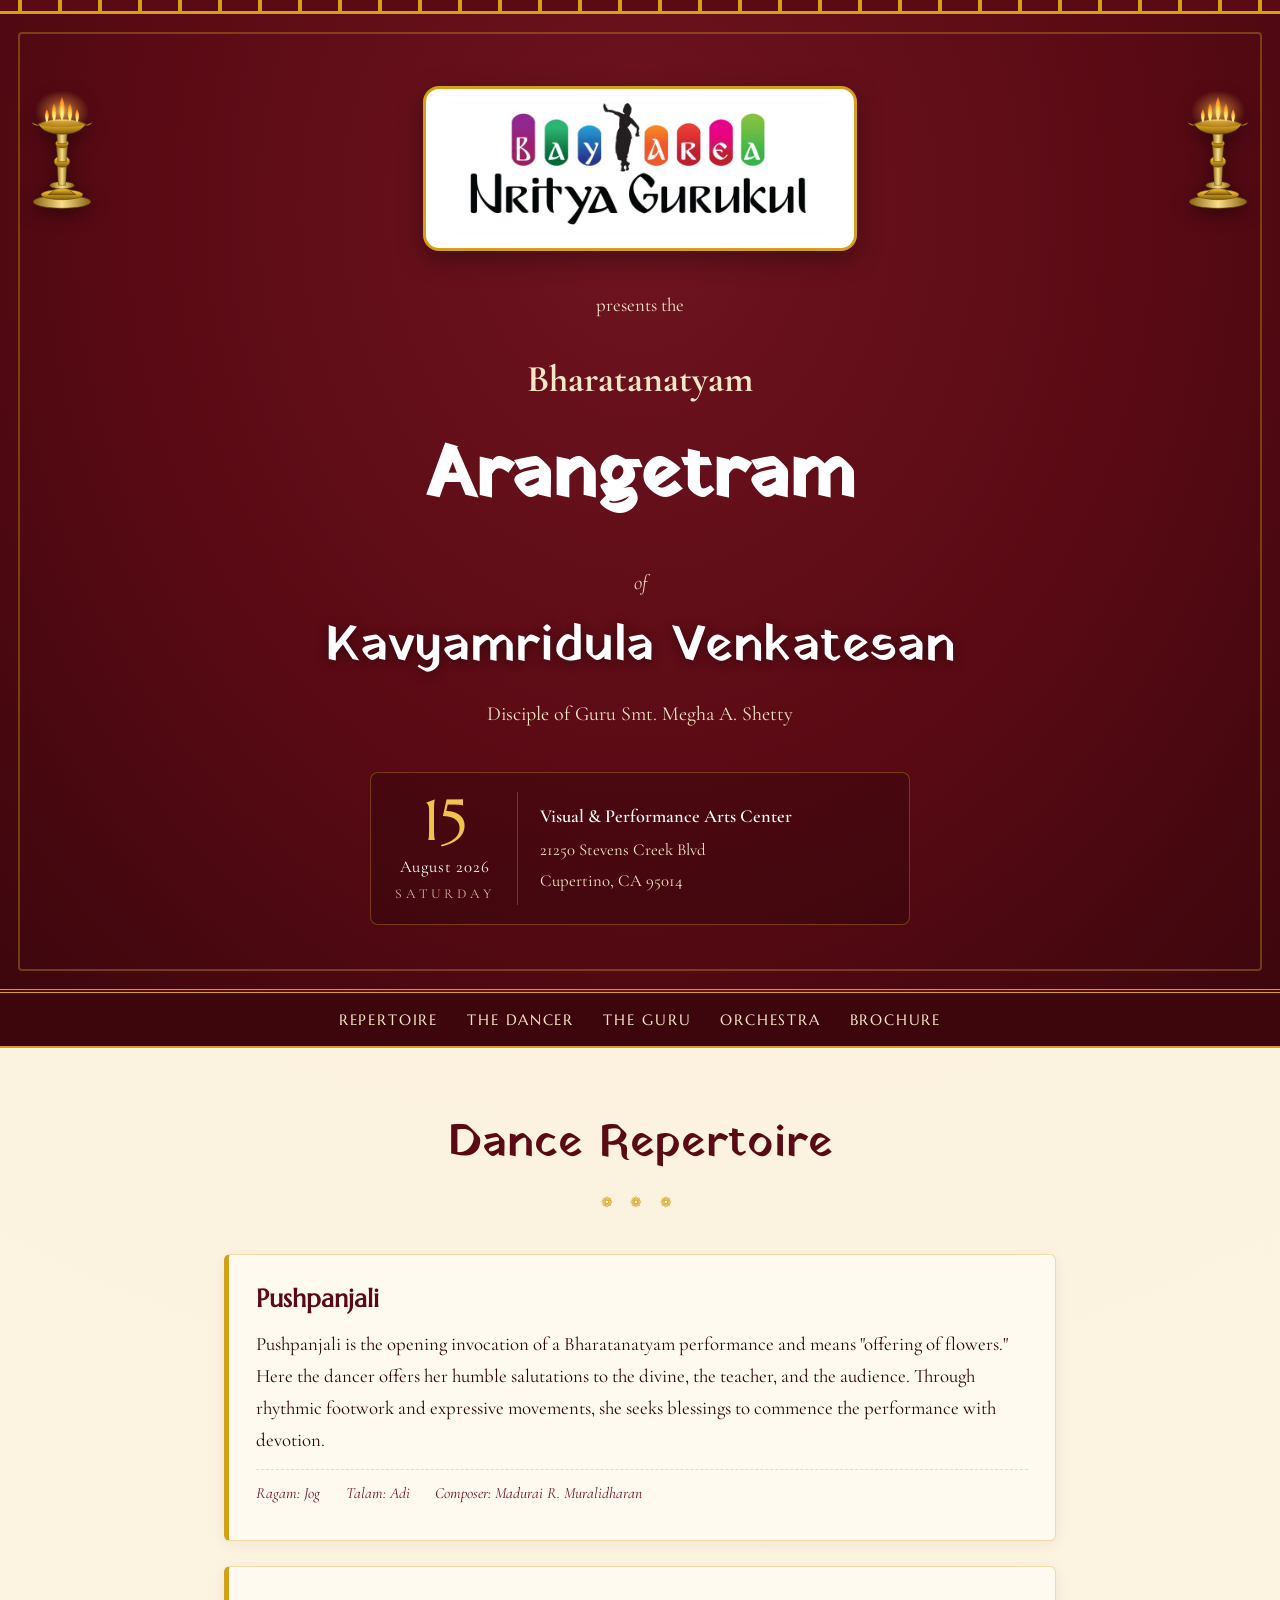
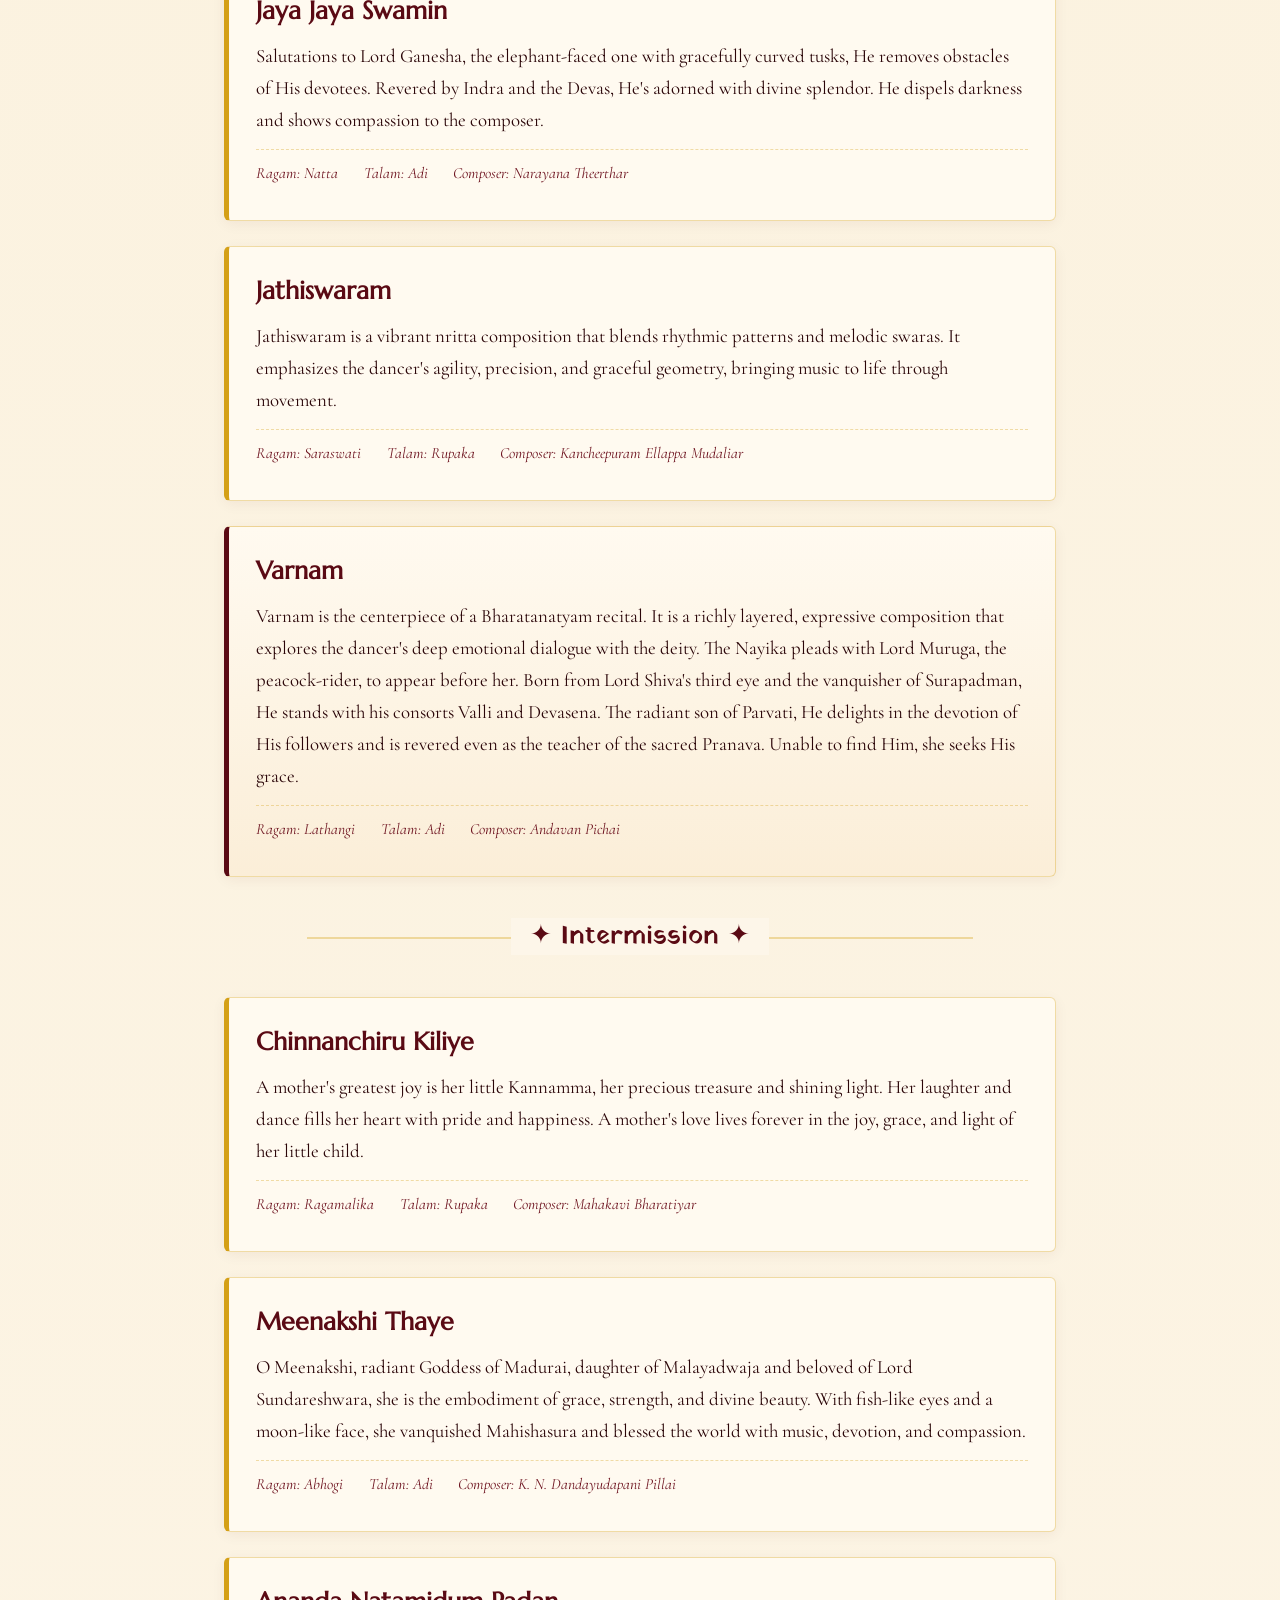
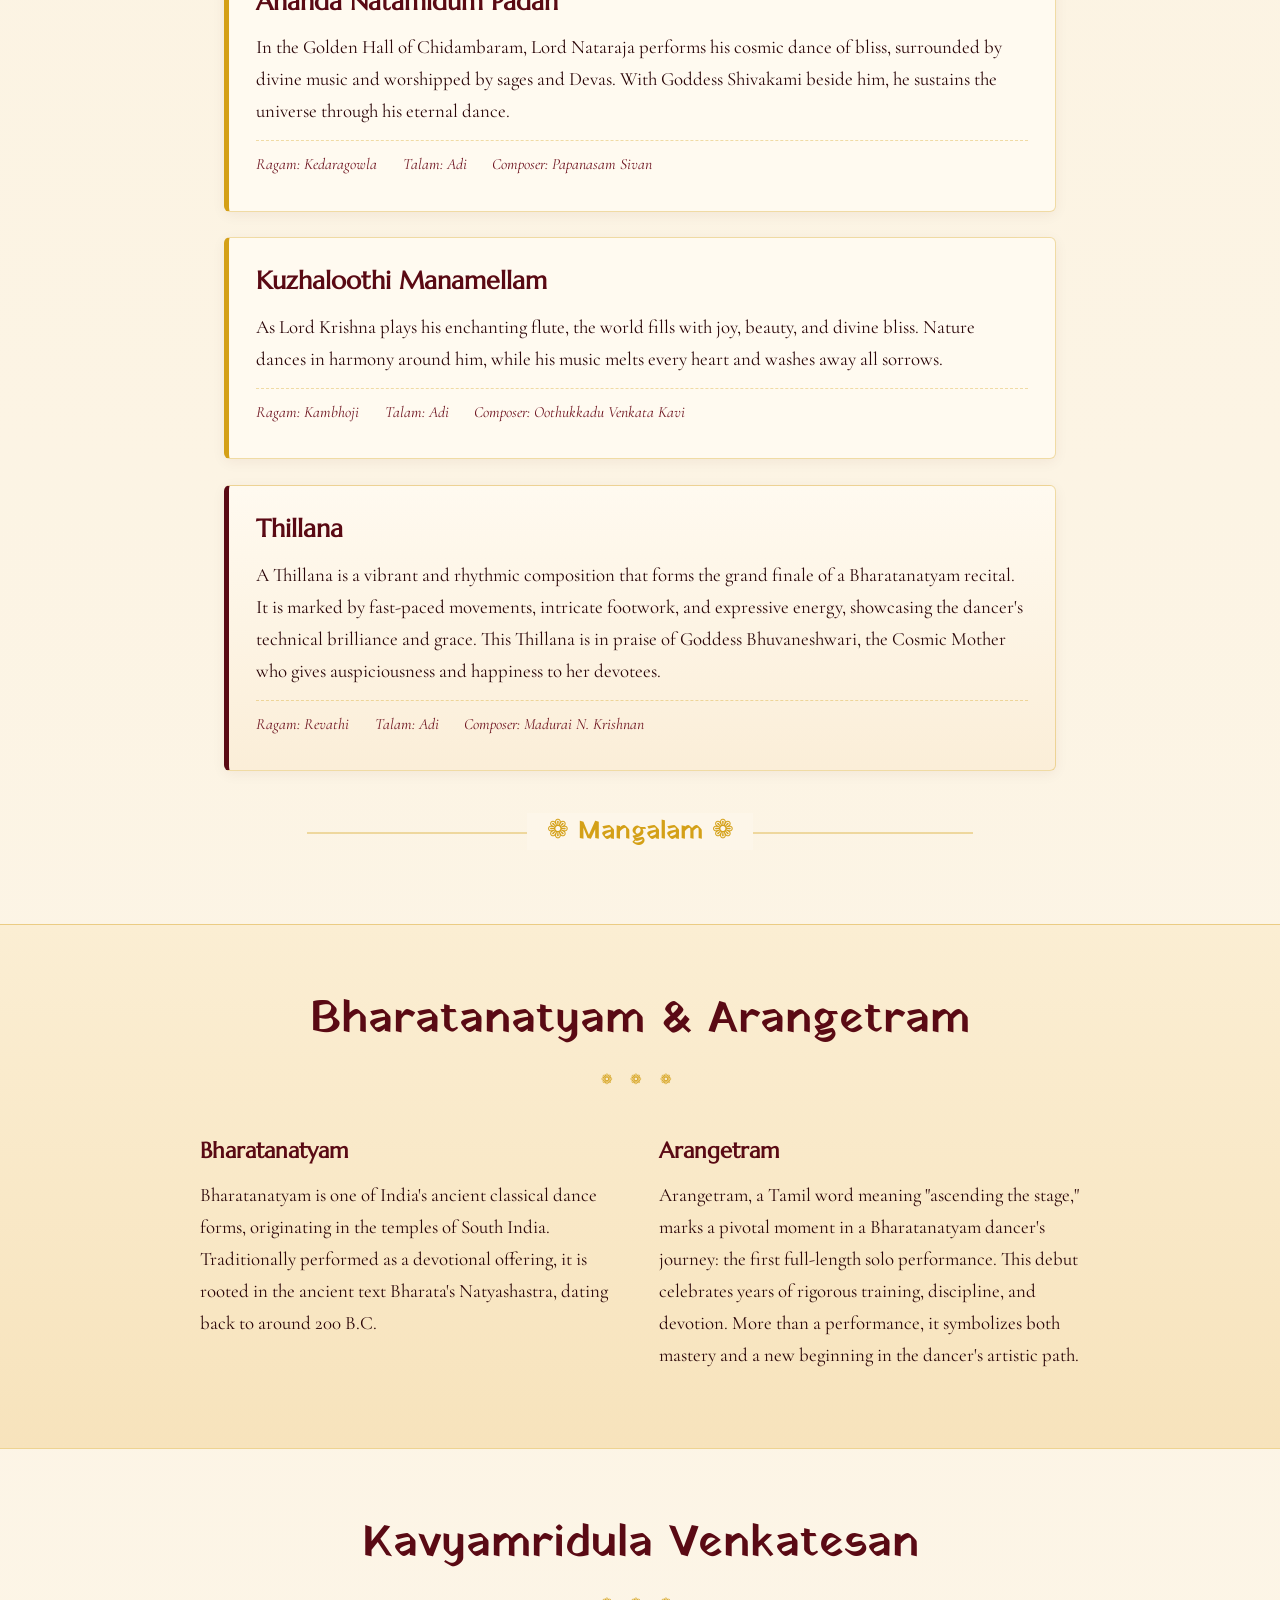
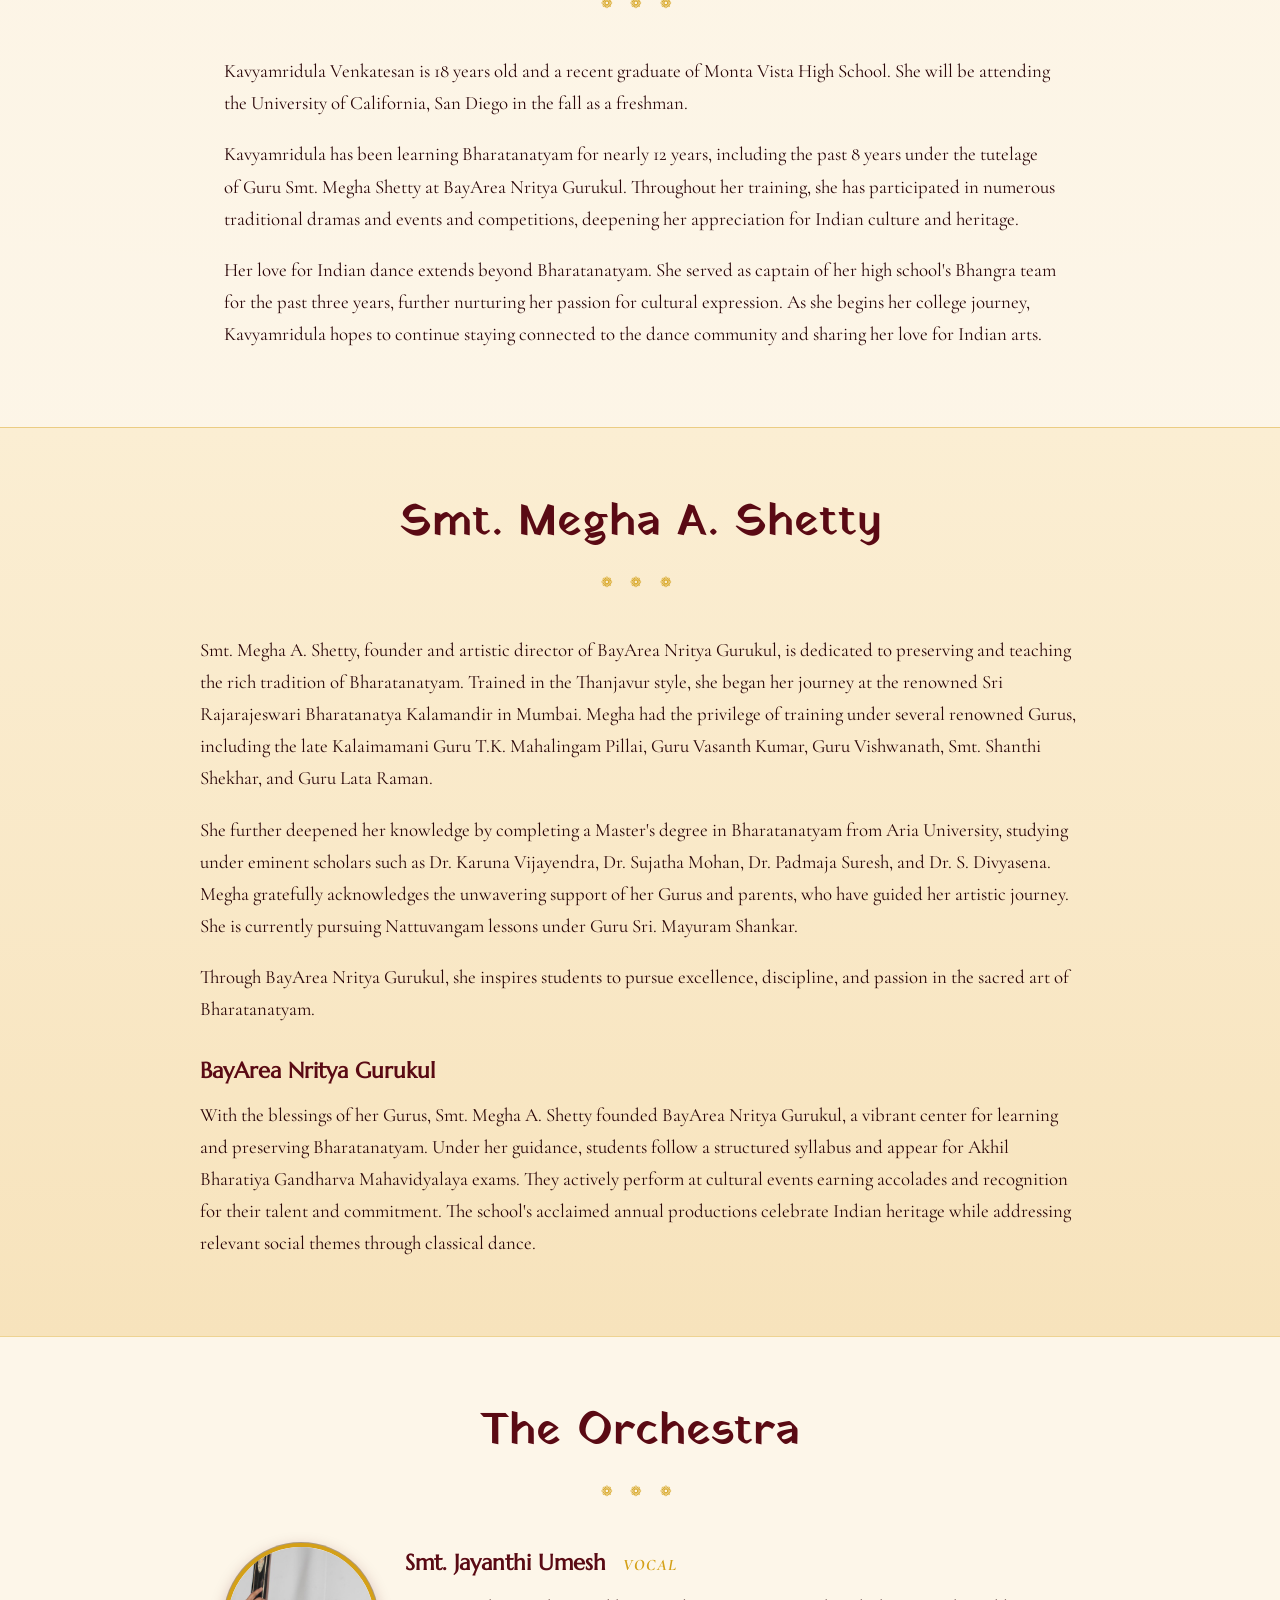
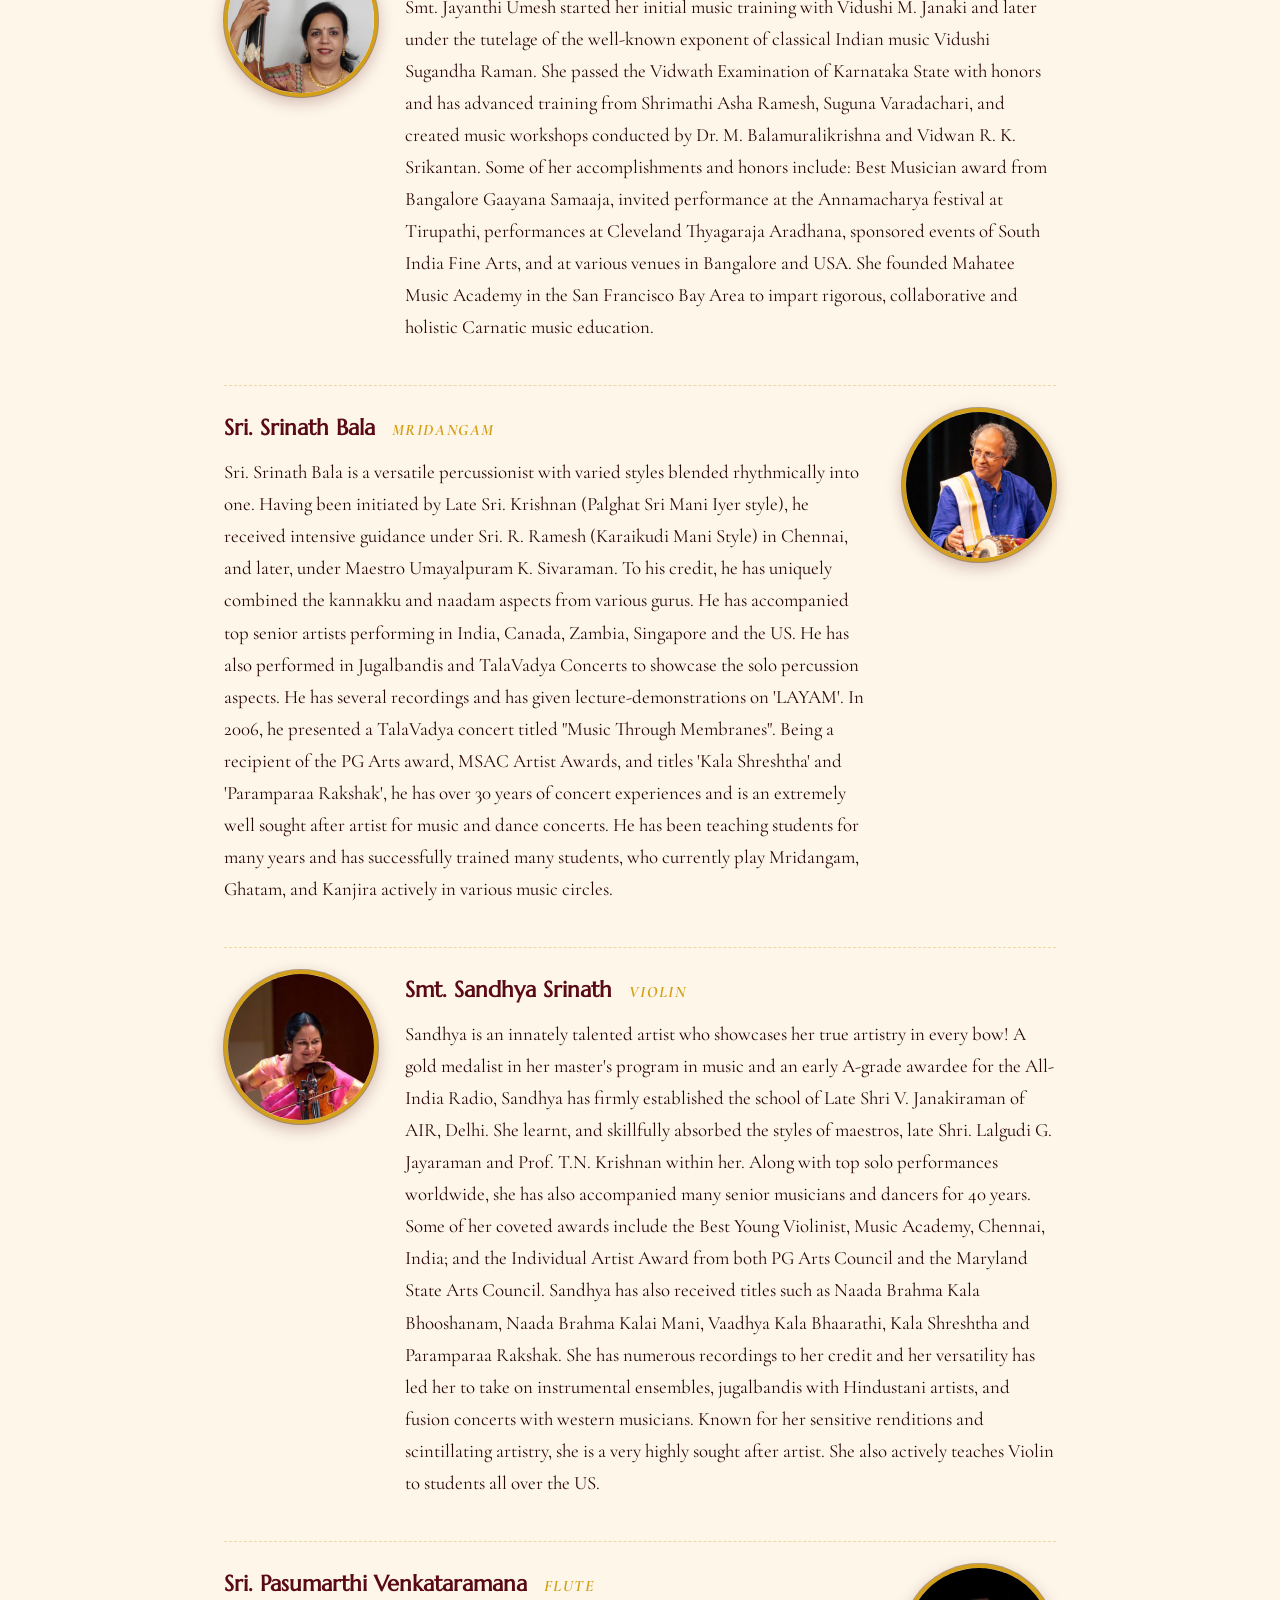
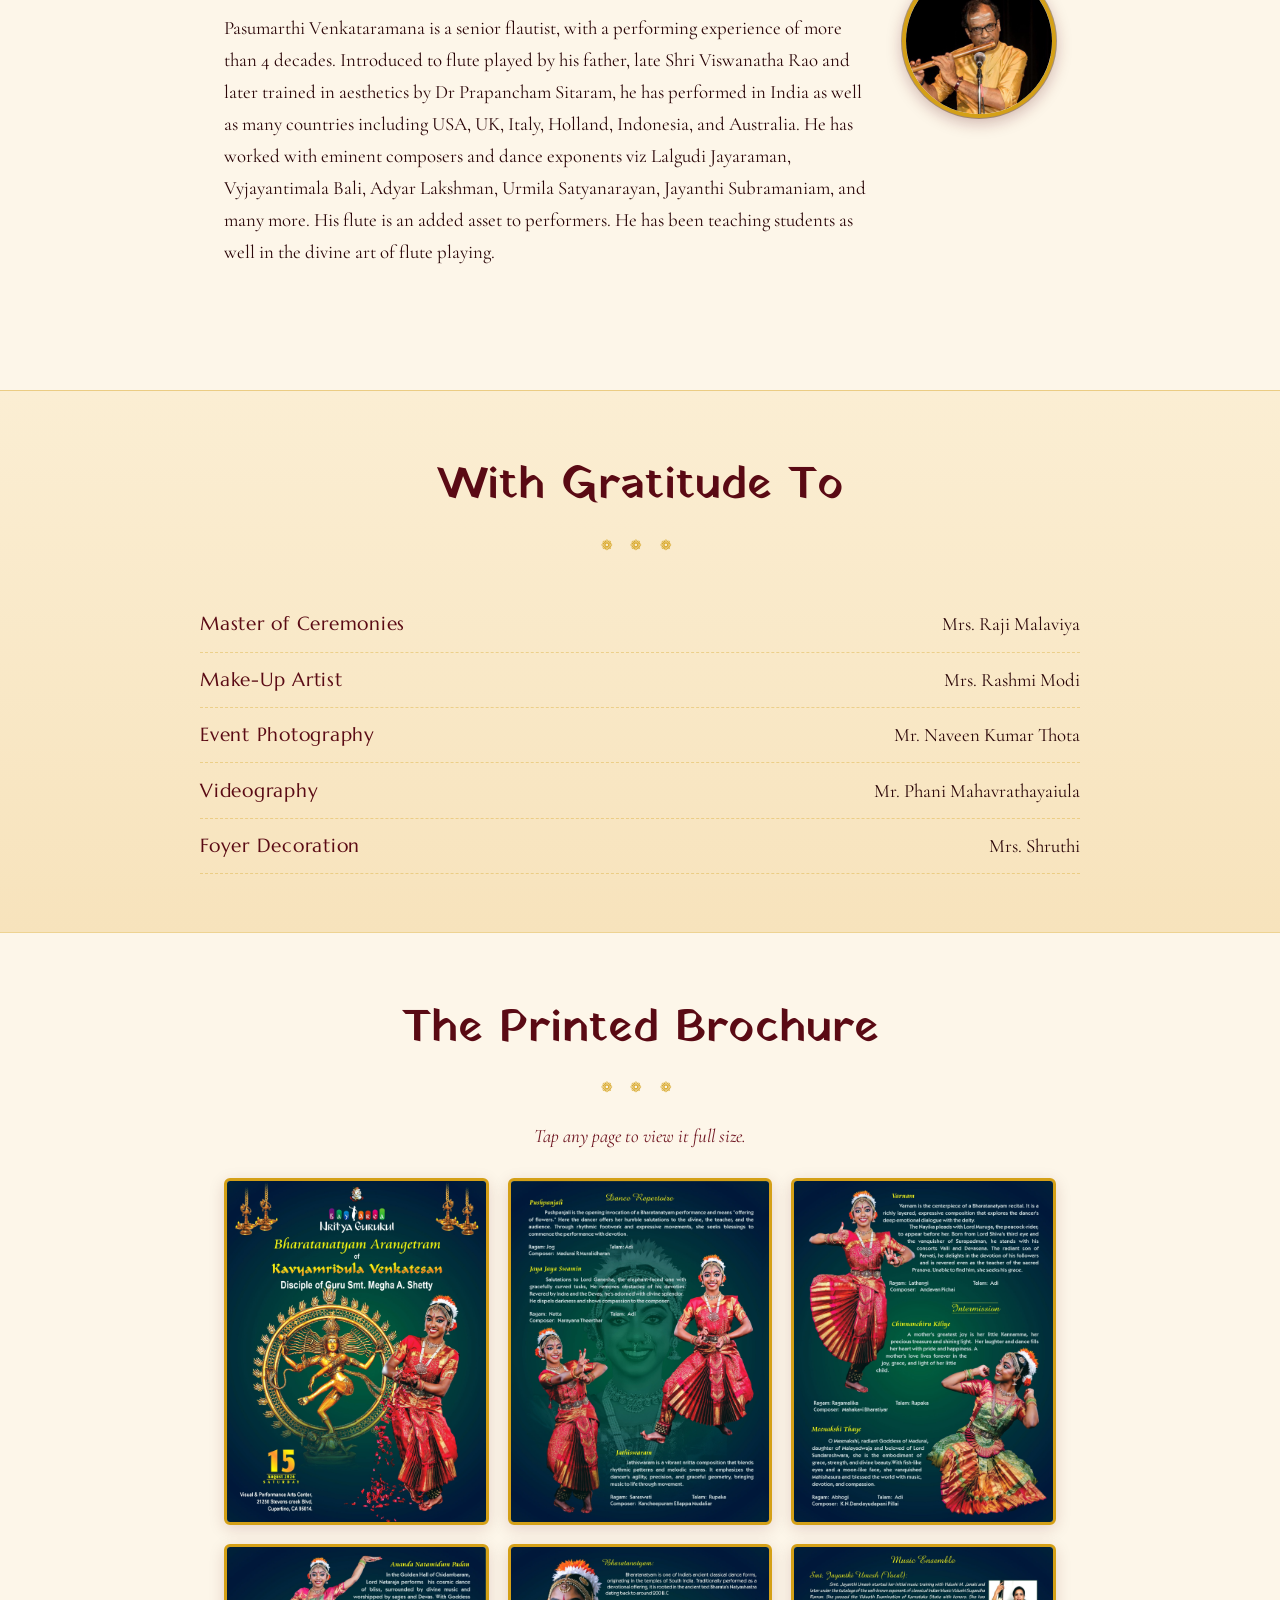
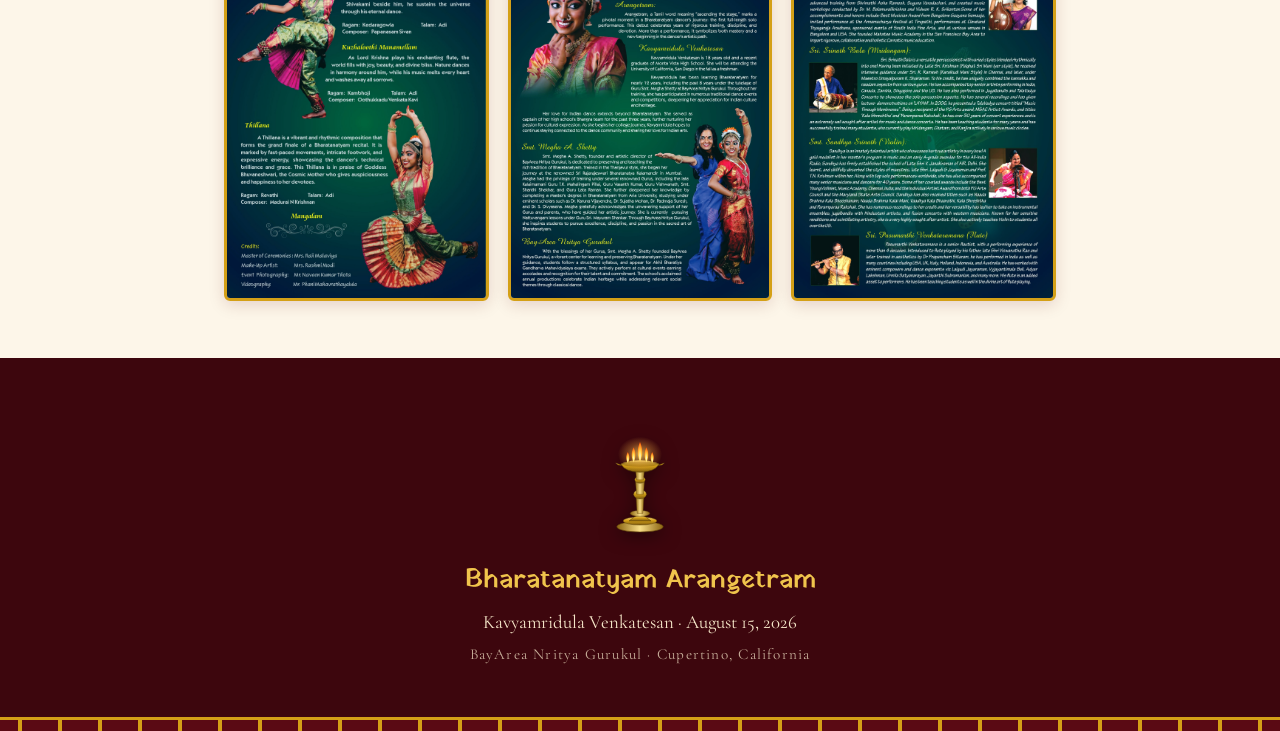
==== commit 37c414bb: "Add shruthi to the gratitude section" ====
--- a/index.html
+++ b/index.html
@@ -254,13 +254,14 @@
 
 <!-- ===================== CREDITS ===================== -->
 <section class="section alt">
-  <h2 class="section-title">With Gratitude</h2>
+  <h2 class="section-title">With Gratitude To</h2>
   <div class="divider" aria-hidden="true">❁ ❁ ❁</div>
   <ul class="credits">
-    <li><span class="credit-role">Master of Ceremonies</span><span>Mrs. Rali Malaviya</span></li>
+    <li><span class="credit-role">Master of Ceremonies</span><span>Mrs. Raji Malaviya</span></li>
     <li><span class="credit-role">Make-Up Artist</span><span>Mrs. Rashmi Modi</span></li>
     <li><span class="credit-role">Event Photography</span><span>Mr. Naveen Kumar Thota</span></li>
     <li><span class="credit-role">Videography</span><span>Mr. Phani Mahavrathayaiula</span></li>
+    <li><span class="credit-role">Foyer Decoration</span><span>Mrs. Shruthi</span></li>
   </ul>
 </section>
 
